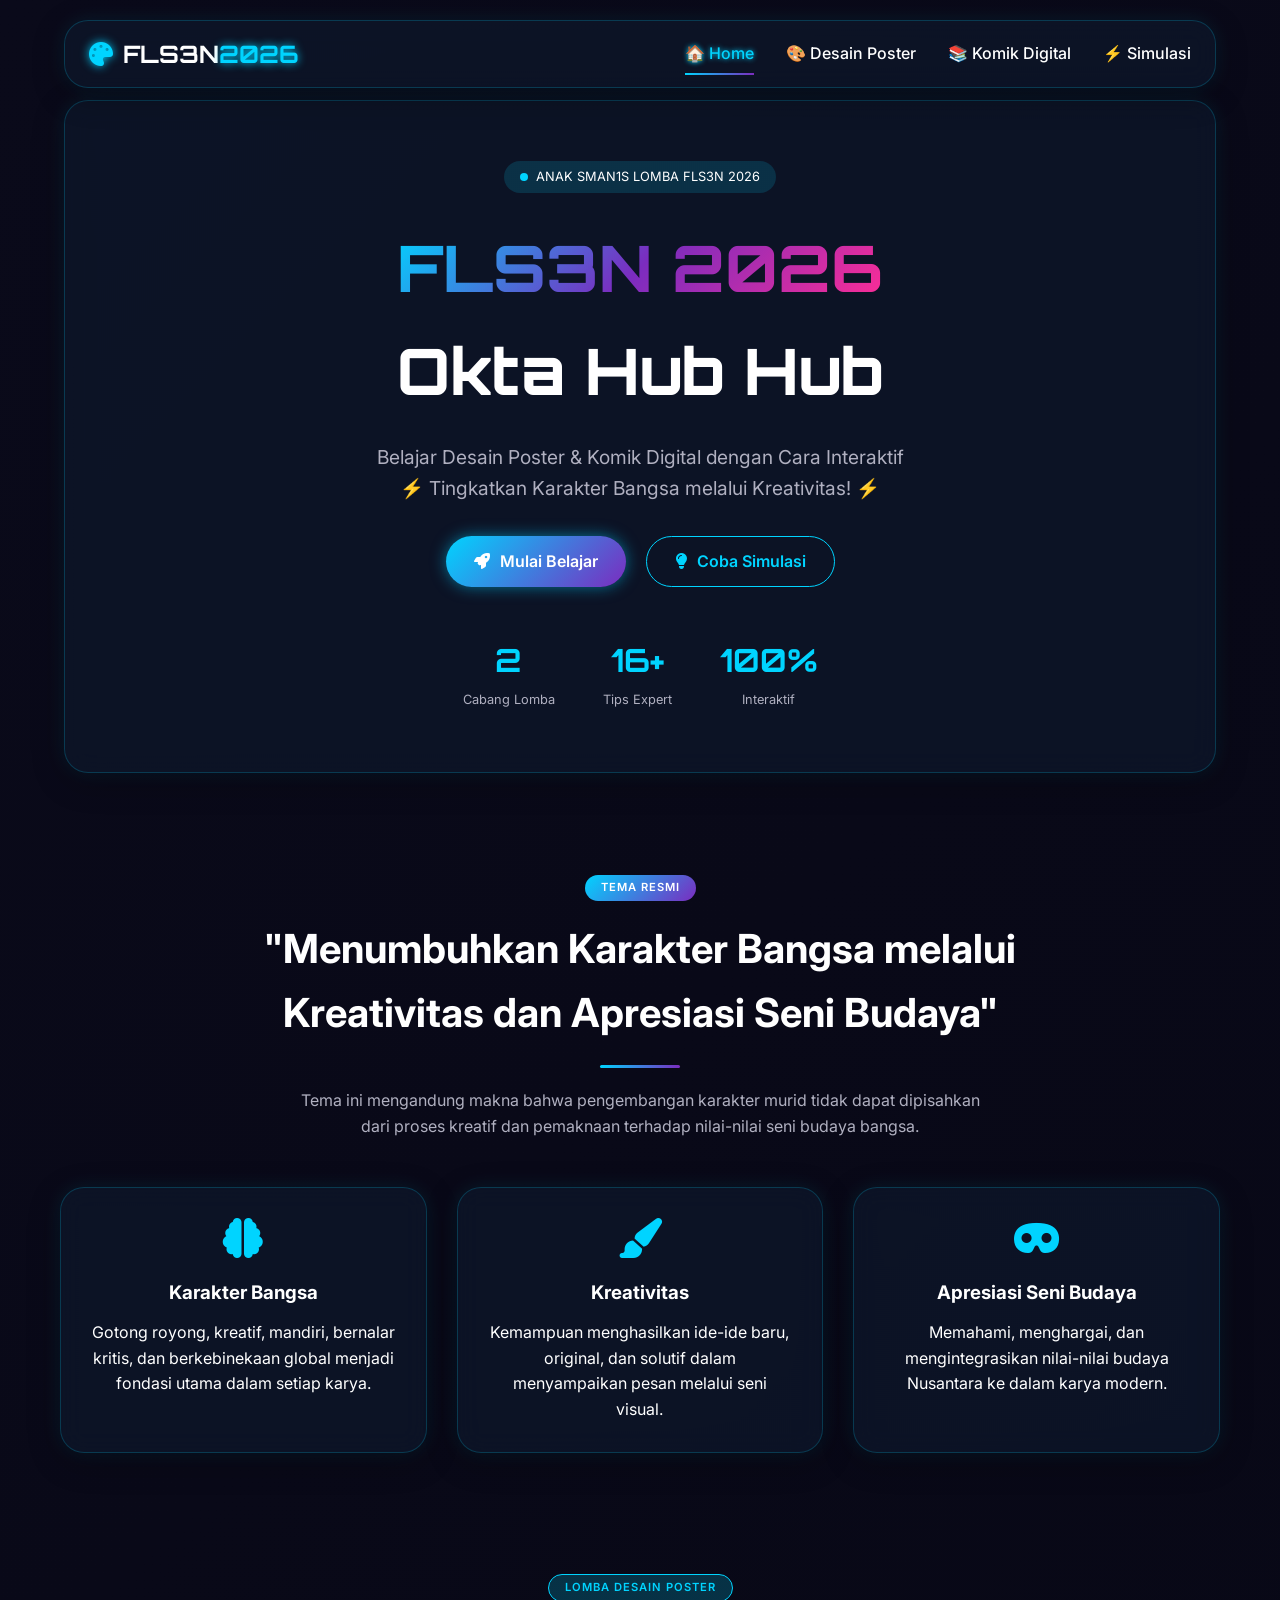
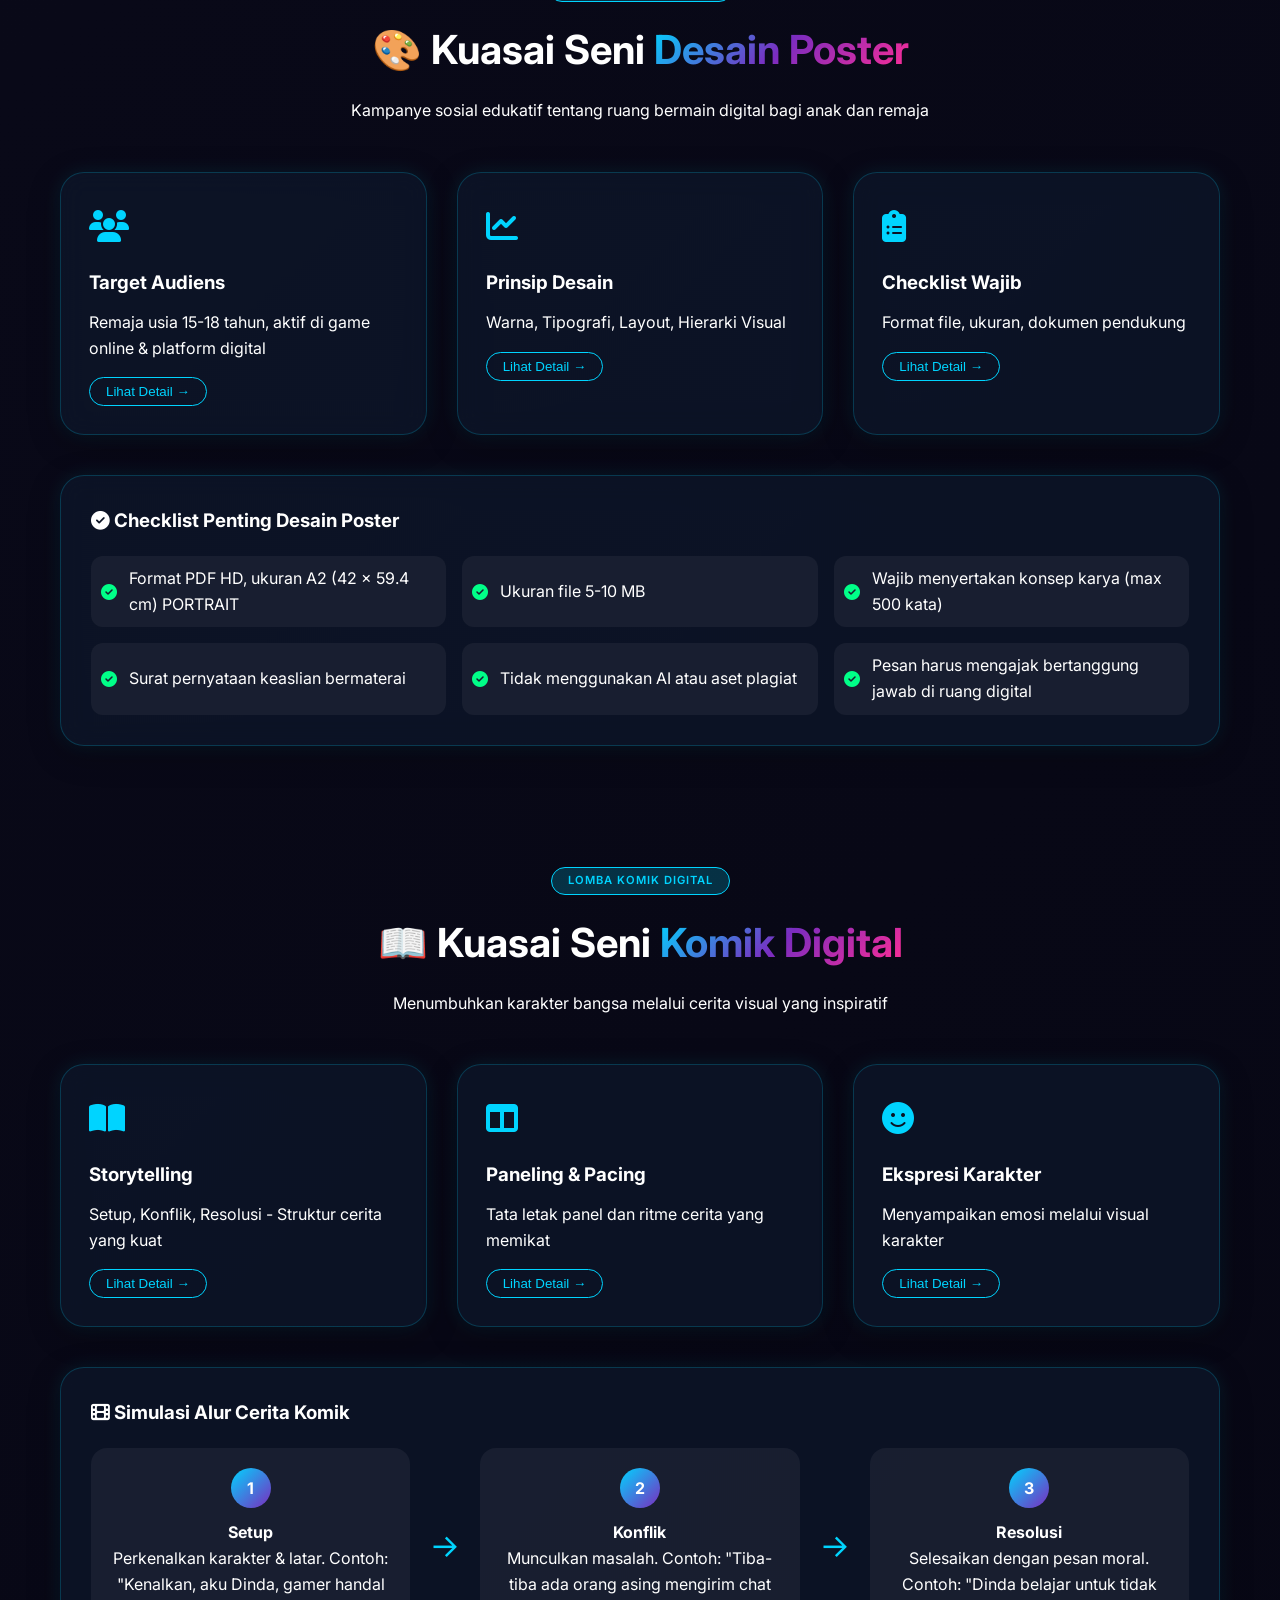
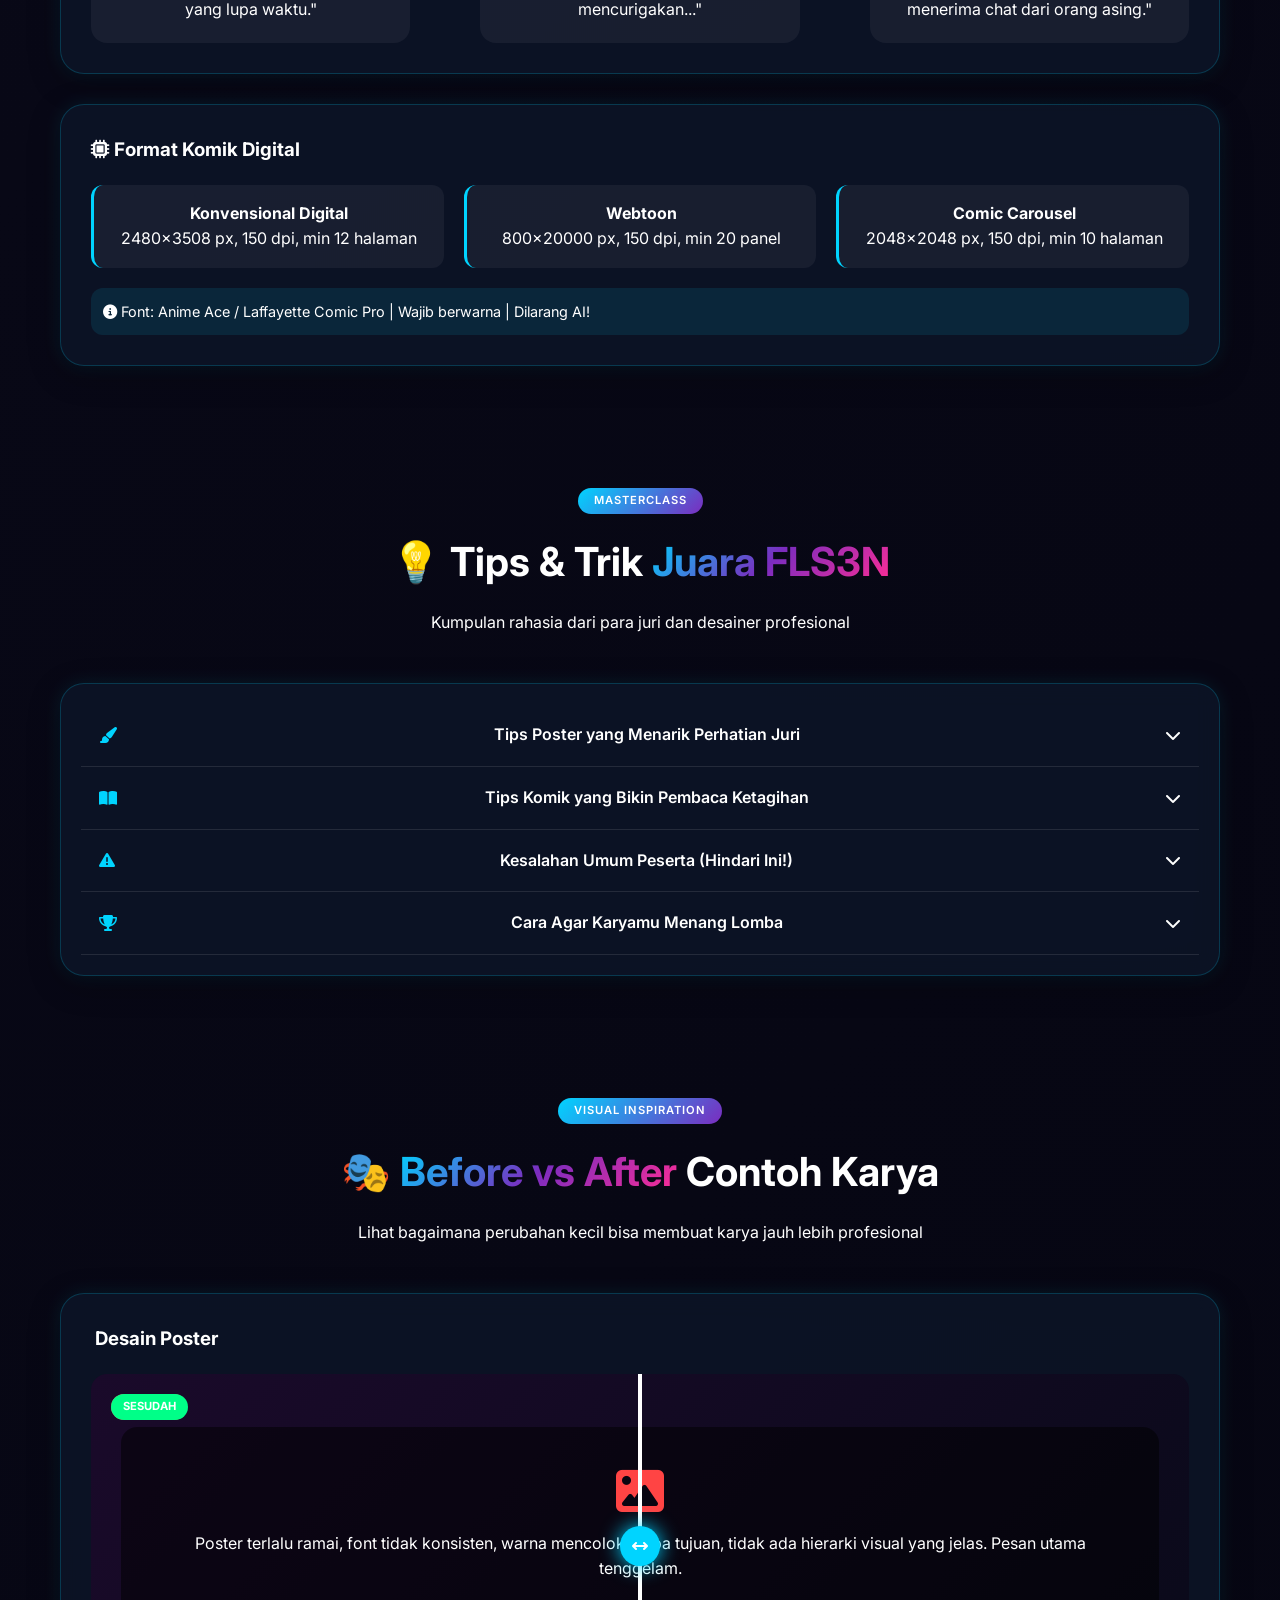
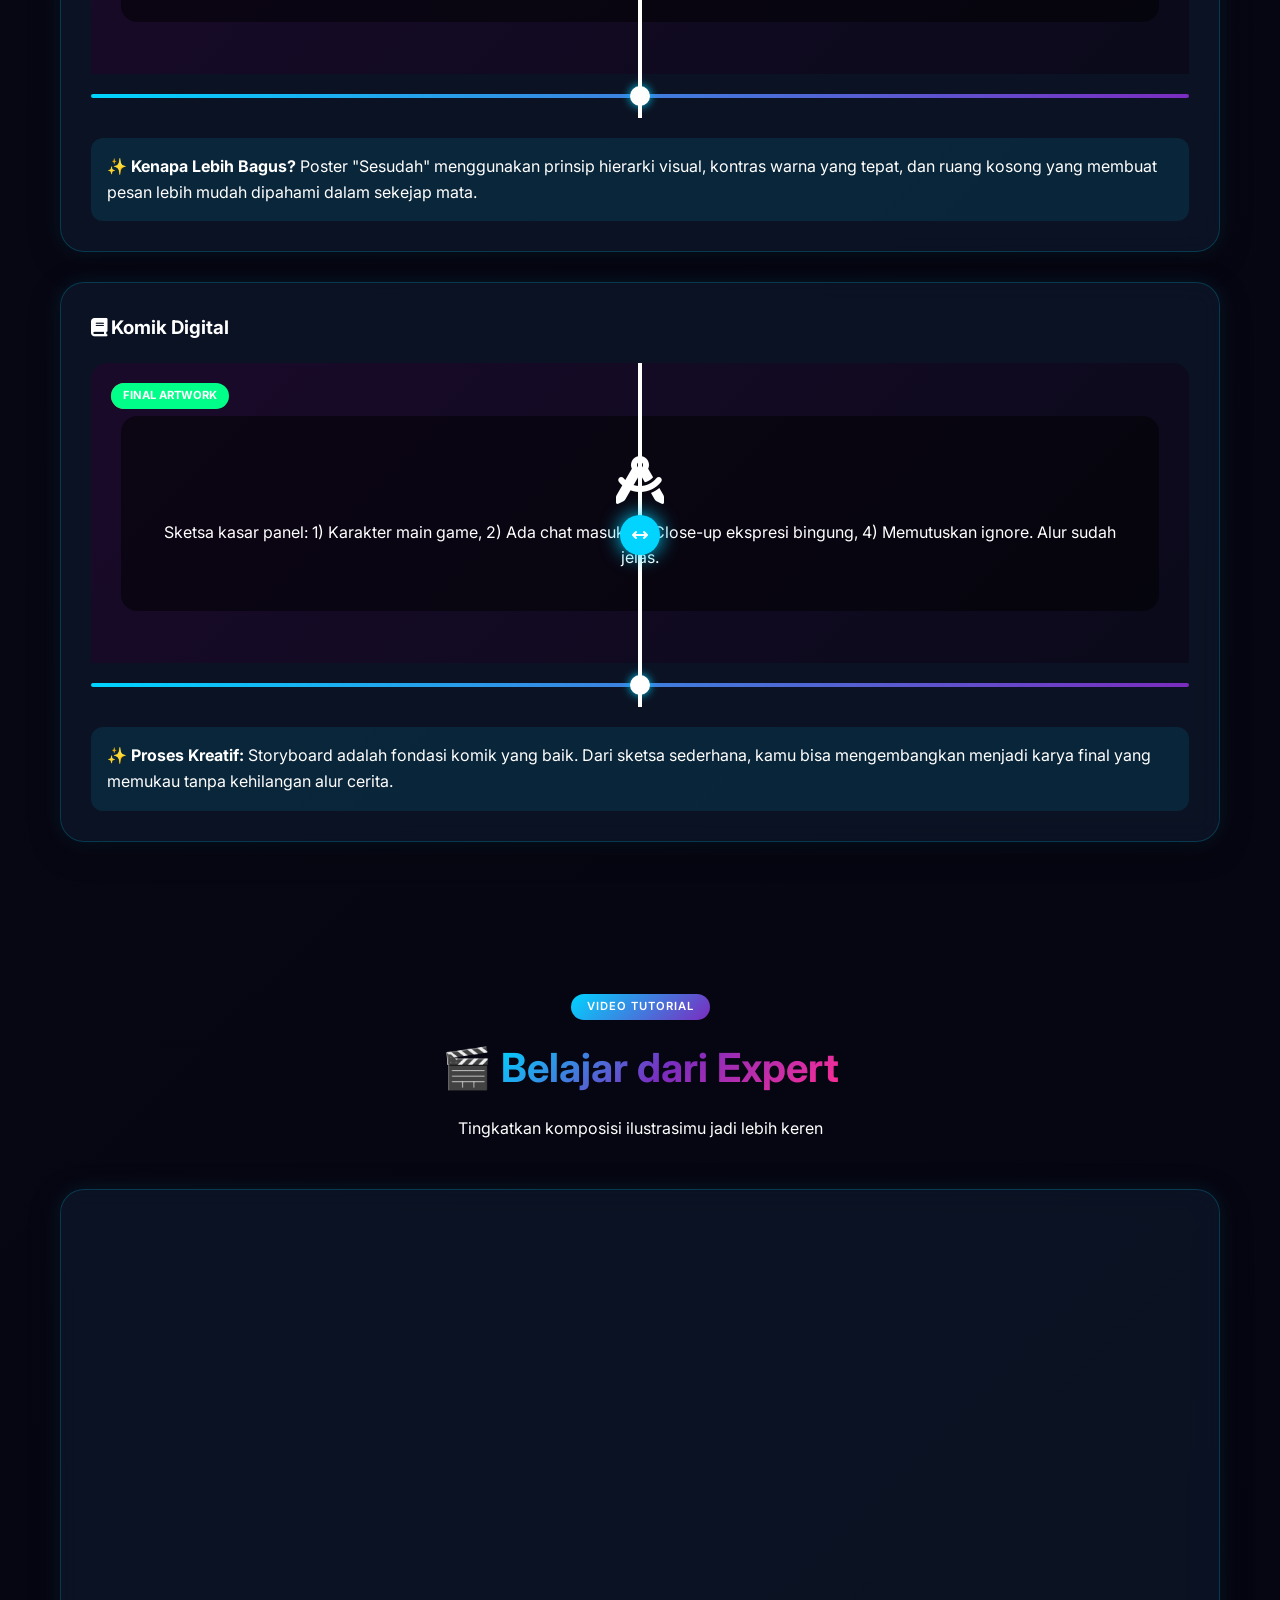
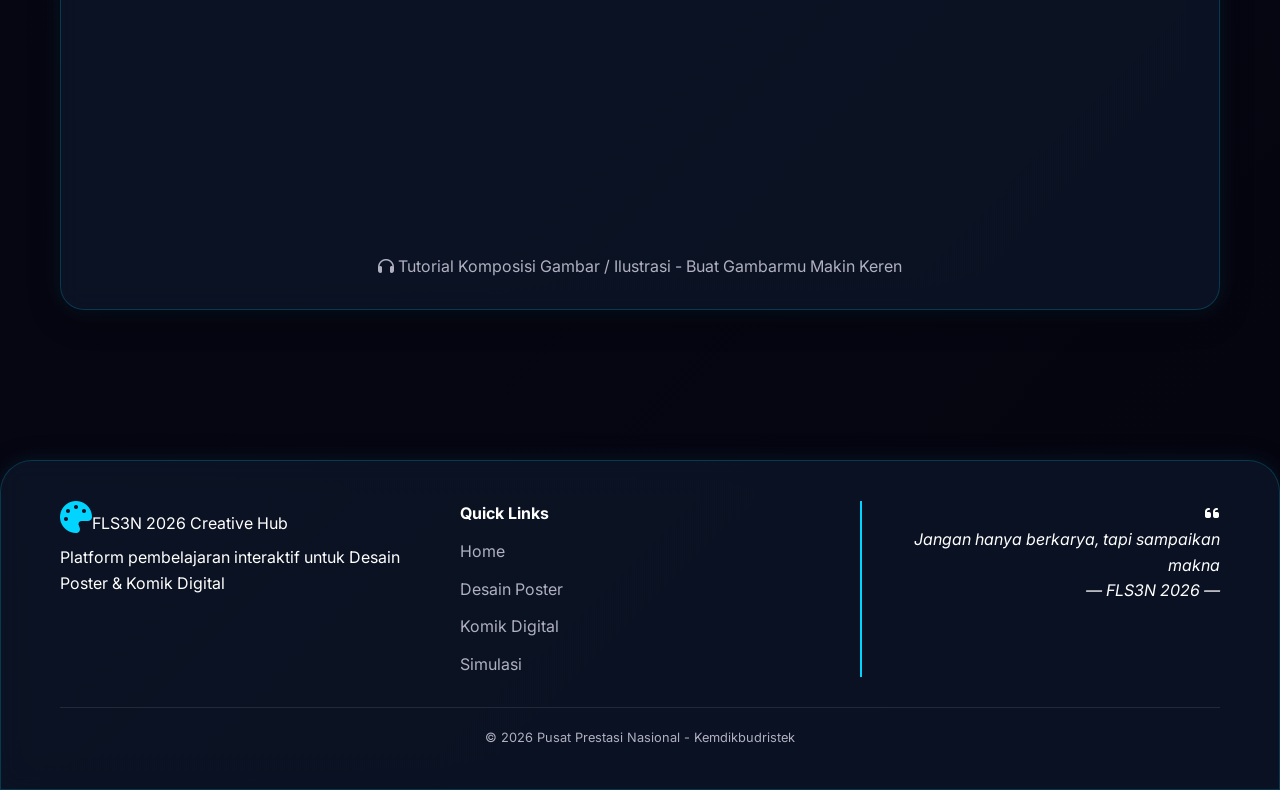
==== index.html @ 91480480 "Add files via upload" ====
<!-- index.html -->
<!DOCTYPE html>
<html lang="id">
<head>
    <meta charset="UTF-8">
    <meta name="viewport" content="width=device-width, initial-scale=1.0, viewport-fit=cover">
    <title>FLS3N 2026 Creative Hub | Belajar Poster & Komik Digital</title>
    
    <!-- Fonts -->
    <link href="https://fonts.googleapis.com/css2?family=Inter:opsz,wght@14..32,300;14..32,400;14..32,500;14..32,600;14..32,700;14..32,800&family=Orbitron:wght@400;500;600;700;800;900&display=swap" rel="stylesheet">
    <link rel="stylesheet" href="https://cdnjs.cloudflare.com/ajax/libs/font-awesome/6.5.1/css/all.min.css">
    
    <!-- CSS -->
    <link rel="stylesheet" href="assets/css/style.css">
    <link rel="stylesheet" href="assets/css/animation.css">
</head>
<body>
    <div class="preloader"><div class="neon-loader"></div><p>LOADING CREATIVE HUB...</p></div>

    <!-- Navbar -->
    <nav class="navbar glass-panel" id="navbar">
        <div class="nav-container">
            <div class="logo"><i class="fas fa-palette"></i><span class="logo-text">FLS3N<span class="neon">2026</span></span></div>
            <div class="nav-links" id="navLinks">
                <a href="index.html" class="active">🏠 Home</a>
                <a href="pages/poster.html">🎨 Desain Poster</a>
                <a href="pages/komik.html">📚 Komik Digital</a>
                <a href="pages/latihan.html">⚡ Simulasi</a>
            </div>
            <div class="burger" id="burger"><div class="line1"></div><div class="line2"></div><div class="line3"></div></div>
        </div>
    </nav>

    <main>
        <!-- Hero Section -->
        <section class="hero glass-panel">
            <div class="hero-content">
                <div class="hero-badge"><span class="blink-dot"></span> ANAK SMAN1S LOMBA FLS3N 2026</div>
                <h1 class="hero-title"><span class="gradient-text">FLS3N 2026</span><br>Okta Hub Hub</h1>
                <p class="hero-subtitle">Belajar Desain Poster & Komik Digital dengan Cara Interaktif<br>⚡ Tingkatkan Karakter Bangsa melalui Kreativitas! ⚡</p>
                <div class="hero-buttons">
                    <a href="#materi" class="cta-btn primary glow"><i class="fas fa-rocket"></i> Mulai Belajar</a>
                    <a href="pages/latihan.html" class="cta-btn secondary"><i class="fas fa-lightbulb"></i> Coba Simulasi</a>
                </div>
            </div>
            <div class="hero-stats">
                <div class="stat"><span class="stat-number">2</span><span class="stat-label">Cabang Lomba</span></div>
                <div class="stat"><span class="stat-number">16+</span><span class="stat-label">Tips Expert</span></div>
                <div class="stat"><span class="stat-number">100%</span><span class="stat-label">Interaktif</span></div>
            </div>
        </section>

        <!-- Tema Utama -->
        <section class="theme-section scroll-reveal">
            <div class="container">
                <div class="section-header">
                    <span class="section-tag">TEMA RESMI</span>
                    <h2>"Menumbuhkan Karakter Bangsa melalui<br>Kreativitas dan Apresiasi Seni Budaya"</h2>
                    <div class="section-line"></div>
                    <p class="section-subtitle">Tema ini mengandung makna bahwa pengembangan karakter murid tidak dapat dipisahkan dari proses kreatif dan pemaknaan terhadap nilai-nilai seni budaya bangsa.</p>
                </div>
                <div class="theme-cards">
                    <div class="theme-card glass-panel"><i class="fas fa-brain"></i><h3>Karakter Bangsa</h3><p>Gotong royong, kreatif, mandiri, bernalar kritis, dan berkebinekaan global menjadi fondasi utama dalam setiap karya.</p></div>
                    <div class="theme-card glass-panel"><i class="fas fa-paintbrush"></i><h3>Kreativitas</h3><p>Kemampuan menghasilkan ide-ide baru, original, dan solutif dalam menyampaikan pesan melalui seni visual.</p></div>
                    <div class="theme-card glass-panel"><i class="fas fa-mask"></i><h3>Apresiasi Seni Budaya</h3><p>Memahami, menghargai, dan mengintegrasikan nilai-nilai budaya Nusantara ke dalam karya modern.</p></div>
                </div>
            </div>
        </section>

        <!-- Materi Poster -->
        <section id="materi" class="poster-section scroll-reveal">
            <div class="container">
                <div class="section-header"><span class="section-tag neon-tag">LOMBA DESAIN POSTER</span><h2>🎨 Kuasai Seni <span class="gradient-text">Desain Poster</span></h2><p>Kampanye sosial edukatif tentang ruang bermain digital bagi anak dan remaja</p></div>
                <div class="materi-grid">
                    <div class="materi-card glass-panel interactive-card" data-info="target"><div class="card-icon"><i class="fas fa-users"></i></div><h3>Target Audiens</h3><p>Remaja usia 15-18 tahun, aktif di game online & platform digital</p><button class="card-detail-btn">Lihat Detail →</button></div>
                    <div class="materi-card glass-panel interactive-card" data-info="prinsip"><div class="card-icon"><i class="fas fa-chart-line"></i></div><h3>Prinsip Desain</h3><p>Warna, Tipografi, Layout, Hierarki Visual</p><button class="card-detail-btn">Lihat Detail →</button></div>
                    <div class="materi-card glass-panel interactive-card" data-info="checklist"><div class="card-icon"><i class="fas fa-clipboard-list"></i></div><h3>Checklist Wajib</h3><p>Format file, ukuran, dokumen pendukung</p><button class="card-detail-btn">Lihat Detail →</button></div>
                </div>
                <div id="infoModal" class="modal"><div class="modal-content glass-panel"><span class="close">&times;</span><div id="modalBody"></div></div></div>
                <div class="checklist-container glass-panel"><h3><i class="fas fa-check-circle neon-icon"></i> Checklist Penting Desain Poster</h3><div class="checklist-grid"><div class="checklist-item"><i class="fas fa-check-circle"></i> Format PDF HD, ukuran A2 (42 x 59.4 cm) PORTRAIT</div><div class="checklist-item"><i class="fas fa-check-circle"></i> Ukuran file 5-10 MB</div><div class="checklist-item"><i class="fas fa-check-circle"></i> Wajib menyertakan konsep karya (max 500 kata)</div><div class="checklist-item"><i class="fas fa-check-circle"></i> Surat pernyataan keaslian bermaterai</div><div class="checklist-item"><i class="fas fa-check-circle"></i> Tidak menggunakan AI atau aset plagiat</div><div class="checklist-item"><i class="fas fa-check-circle"></i> Pesan harus mengajak bertanggung jawab di ruang digital</div></div></div>
            </div>
        </section>

        <!-- Materi Komik Digital -->
        <section class="komik-section scroll-reveal">
            <div class="container">
                <div class="section-header"><span class="section-tag neon-tag purple">LOMBA KOMIK DIGITAL</span><h2>📖 Kuasai Seni <span class="gradient-text">Komik Digital</span></h2><p>Menumbuhkan karakter bangsa melalui cerita visual yang inspiratif</p></div>
                <div class="materi-grid">
                    <div class="materi-card glass-panel interactive-card" data-info="storytelling"><div class="card-icon"><i class="fas fa-book-open"></i></div><h3>Storytelling</h3><p>Setup, Konflik, Resolusi - Struktur cerita yang kuat</p><button class="card-detail-btn">Lihat Detail →</button></div>
                    <div class="materi-card glass-panel interactive-card" data-info="paneling"><div class="card-icon"><i class="fas fa-columns"></i></div><h3>Paneling & Pacing</h3><p>Tata letak panel dan ritme cerita yang memikat</p><button class="card-detail-btn">Lihat Detail →</button></div>
                    <div class="materi-card glass-panel interactive-card" data-info="ekspresi"><div class="card-icon"><i class="fas fa-face-smile"></i></div><h3>Ekspresi Karakter</h3><p>Menyampaikan emosi melalui visual karakter</p><button class="card-detail-btn">Lihat Detail →</button></div>
                </div>
                <div class="storyboard-simulator glass-panel"><h3><i class="fas fa-film"></i> Simulasi Alur Cerita Komik</h3><div class="storyboard-steps"><div class="step"><div class="step-num">1</div><h4>Setup</h4><p>Perkenalkan karakter & latar. Contoh: "Kenalkan, aku Dinda, gamer handal yang lupa waktu."</p></div><div class="step-arrow">→</div><div class="step"><div class="step-num">2</div><h4>Konflik</h4><p>Munculkan masalah. Contoh: "Tiba-tiba ada orang asing mengirim chat mencurigakan..."</p></div><div class="step-arrow">→</div><div class="step"><div class="step-num">3</div><h4>Resolusi</h4><p>Selesaikan dengan pesan moral. Contoh: "Dinda belajar untuk tidak menerima chat dari orang asing."</p></div></div></div>
                <div class="tech-requirements glass-panel"><h3><i class="fas fa-microchip"></i> Format Komik Digital</h3><div class="tech-grid"><div class="tech-item"><strong>Konvensional Digital</strong><br>2480x3508 px, 150 dpi, min 12 halaman</div><div class="tech-item"><strong>Webtoon</strong><br>800x20000 px, 150 dpi, min 20 panel</div><div class="tech-item"><strong>Comic Carousel</strong><br>2048x2048 px, 150 dpi, min 10 halaman</div></div><p class="tech-note"><i class="fas fa-info-circle"></i> Font: Anime Ace / Laffayette Comic Pro | Wajib berwarna | Dilarang AI!</p></div>
            </div>
        </section>

        <!-- Tips & Trik Accordion -->
        <section class="tips-section scroll-reveal">
            <div class="container"><div class="section-header"><span class="section-tag">MASTERCLASS</span><h2>💡 Tips & Trik <span class="gradient-text">Juara FLS3N</span></h2><p>Kumpulan rahasia dari para juri dan desainer profesional</p></div>
            <div class="accordion-container glass-panel"><div class="accordion-item"><div class="accordion-header"><i class="fas fa-paintbrush"></i><span>Tips Poster yang Menarik Perhatian Juri</span><i class="fas fa-chevron-down"></i></div><div class="accordion-content"><ul><li><strong>Hierarki Visual:</strong> Gunakan ukuran font minimal 72 pt untuk judul agar terbaca dari jarak 5 meter.</li><li><strong>Kontras Warna:</strong> Kombinasikan warna gelap dengan aksen neon untuk efek "pop" yang memikat mata.</li><li><strong>Gunakan Grid System:</strong> Tata letak yang terstruktur membuat poster lebih profesional dan mudah dibaca.</li><li><strong>Keterbacaan Tinggi:</strong> Teks harus kontras dengan latar belakang, hindari warna yang terlalu mirip.</li><li><strong>Elemen Utama Jangan Ter-offset:</strong> Pastikan tidak ada elemen penting yang terpotong di tepi poster.</li></ul></div></div>
            <div class="accordion-item"><div class="accordion-header"><i class="fas fa-book-open"></i><span>Tips Komik yang Bikin Pembaca Ketagihan</span><i class="fas fa-chevron-down"></i></div><div class="accordion-content"><ul><li><strong>Storyboard Wajib:</strong> Jangan langsung menggambar final! Buat sketsa kasar dulu untuk merencanakan alur.</li><li><strong>Variasikan Ukuran Panel:</strong> Panel besar untuk momen penting, panel kecil untuk aksi cepat atau close-up emosi.</li><li><strong>Pacing yang Tepat:</strong> Gunakan gutter (jarak antar panel) lebar untuk jeda dramatis, sempit untuk aksi cepat.</li><li><strong>Ekspresi Wajah:</strong> Jangan hanya mengandalkan dialog, biarkan wajah karakter yang berbicara.</li><li><strong>Aturan 180 Derajat:</strong> Jaga konsistensi arah hadap karakter agar tidak membingungkan pembaca.</li></ul></div></div>
            <div class="accordion-item"><div class="accordion-header"><i class="fas fa-exclamation-triangle"></i><span>Kesalahan Umum Peserta (Hindari Ini!)</span><i class="fas fa-chevron-down"></i></div><div class="accordion-content"><ul><li><strong>Terlalu Banyak Font:</strong> Maksimal 2-3 jenis font dalam satu karya agar tidak terlihat berantakan.</li><li><strong>Resolusi Rendah:</strong> Gunakan minimal 150 DPI untuk digital, 300 DPI jika akan dicetak.</li><li><strong>Plagiarisme & AI:</strong> Juri sangat paham! Karya asli selalu lebih dihargai daripada hasil AI.</li><li><strong>Mengabaikan Rubrik Penilaian:</strong> Baca dan patuhi semua ketentuan teknis yang diminta.</li><li><strong>Teks Sulit Dibaca:</strong> Ukuran font terlalu kecil atau warna tidak kontras dengan background.</li></ul></div></div>
            <div class="accordion-item"><div class="accordion-header"><i class="fas fa-trophy"></i><span>Cara Agar Karyamu Menang Lomba</span><i class="fas fa-chevron-down"></i></div><div class="accordion-content"><ul><li><strong>Pesan yang Jelas:</strong> Sampaikan satu pesan utama yang kuat dan mudah diingat.</li><li><strong>Originalitas Tinggi:</strong> Kembangkan gaya visualmu sendiri, jangan ikut-ikutan tren yang sudah usang.</li><li><strong>Kualitas Teknis:</strong> Pastikan tidak ada kesalahan ejaan, warna tidak pecah, dan garis rapi.</li><li><strong>Dokumentasi Lengkap:</strong> Sertakan storyboard, timelapse, dan surat keaslian sebagai bukti proses.</li><li><strong>Konsep yang Matang:</strong> Jelaskan ide dan makna di balik karyamu dengan baik dalam file konsep.</li></ul></div></div></div></div>
        </section>

        <!-- Contoh Panel Interaktif Before-After -->
        <section class="example-section scroll-reveal">
            <div class="container"><div class="section-header"><span class="section-tag">VISUAL INSPIRATION</span><h2>🎭 <span class="gradient-text">Before vs After</span> Contoh Karya</h2><p>Lihat bagaimana perubahan kecil bisa membuat karya jauh lebih profesional</p></div>
            <div class="beforeafter-container glass-panel"><h3><i class="fas fa-poster"></i> Desain Poster</h3>
                <div class="slider-container"><div class="beforeafter-slider"><div class="beforeafter-image before"><div class="beforeafter-label">SEBELUM</div><div class="sample-before"><i class="fas fa-image"></i><p>Poster terlalu ramai, font tidak konsisten, warna mencolok tanpa tujuan, tidak ada hierarki visual yang jelas. Pesan utama tenggelam.</p></div></div><div class="beforeafter-image after"><div class="beforeafter-label">SESUDAH</div><div class="sample-after"><i class="fas fa-image"></i><p>Hierarki jelas (judul besar), warna harmonis dengan aksen neon, ruang kosong yang seimbang, pesan utama "STOP BULLYING DIGITAL" langsung terbaca.</p></div></div></div><div class="slider-handle"><div class="slider-line"></div><div class="slider-circle"><i class="fas fa-arrows-left-right"></i></div></div><input type="range" min="0" max="100" value="50" class="slider-input"></div>
                <div class="explanation"><strong>✨ Kenapa Lebih Bagus?</strong> Poster "Sesudah" menggunakan prinsip hierarki visual, kontras warna yang tepat, dan ruang kosong yang membuat pesan lebih mudah dipahami dalam sekejap mata.</div>
            </div>
            <div class="beforeafter-container glass-panel"><h3><i class="fas fa-book"></i> Komik Digital</h3>
                <div class="slider-container"><div class="beforeafter-slider comic"><div class="beforeafter-image before"><div class="beforeafter-label">STORYBOARD</div><div class="sample-storyboard"><i class="fas fa-drafting-compass"></i><p>Sketsa kasar panel: 1) Karakter main game, 2) Ada chat masuk, 3) Close-up ekspresi bingung, 4) Memutuskan ignore. Alur sudah jelas.</p></div></div><div class="beforeafter-image after"><div class="beforeafter-label">FINAL ARTWORK</div><div class="sample-final"><i class="fas fa-palette"></i><p>Panel jadi dengan line art rapi, pewarnaan penuh, ekspresi karakter hidup, dan balon teks yang mudah dibaca.</p></div></div></div><div class="slider-handle"><div class="slider-line"></div><div class="slider-circle"><i class="fas fa-arrows-left-right"></i></div></div><input type="range" min="0" max="100" value="50" class="slider-input"></div>
                <div class="explanation"><strong>✨ Proses Kreatif:</strong> Storyboard adalah fondasi komik yang baik. Dari sketsa sederhana, kamu bisa mengembangkan menjadi karya final yang memukau tanpa kehilangan alur cerita.</div>
            </div></div>
        </section>

        <!-- Video Pembelajaran -->
        <section class="video-section scroll-reveal"><div class="container"><div class="section-header"><span class="section-tag">VIDEO TUTORIAL</span><h2>🎬 <span class="gradient-text">Belajar dari Expert</span></h2><p>Tingkatkan komposisi ilustrasimu jadi lebih keren</p></div>
        <div class="video-wrapper glass-panel"><div class="video-container"><iframe src="https://www.youtube.com/embed/dLQFXkWe5Ew?si=xAbyRx1eME1XnBLz" title="Tutorial Komposisi Gambar" frameborder="0" allow="accelerometer; autoplay; clipboard-write; encrypted-media; gyroscope; picture-in-picture; web-share" referrerpolicy="strict-origin-when-cross-origin" allowfullscreen></iframe></div><p class="video-caption"><i class="fas fa-headphones"></i> Tutorial Komposisi Gambar / Ilustrasi - Buat Gambarmu Makin Keren</p></div></div></section>

        <!-- Footer -->
        <footer class="footer glass-panel"><div class="container"><div class="footer-content"><div class="footer-logo"><i class="fas fa-palette"></i><span>FLS3N 2026 Creative Hub</span><p>Platform pembelajaran interaktif untuk Desain Poster & Komik Digital</p></div><div class="footer-links"><h4>Quick Links</h4><a href="index.html">Home</a><a href="pages/poster.html">Desain Poster</a><a href="pages/komik.html">Komik Digital</a><a href="pages/latihan.html">Simulasi</a></div><div class="footer-quote"><i class="fas fa-quote-left"></i><p>Jangan hanya berkarya, tapi sampaikan makna</p><span>— FLS3N 2026 —</span></div></div><div class="footer-bottom"><p>© 2026 Pusat Prestasi Nasional - Kemdikbudristek</p></div></div></footer>
    </main>

    <script src="assets/js/script.js"></script>
    <script src="assets/js/interactive.js"></script>
    <script src="assets/js/generator.js"></script>
</body>
</html>
---- assets/css/style.css ----
/* assets/css/style.css */
:root {
    --bg-dark: #0a0a1a;
    --bg-darker: #050510;
    --primary-blue: #00d4ff;
    --primary-purple: #7b2cbf;
    --primary-pink: #ff2d95;
    --neon-cyan: #00f0ff;
    --neon-magenta: #ff00ff;
    --glass-bg: rgba(15, 25, 45, 0.65);
    --glass-border: rgba(0, 212, 255, 0.2);
    --text-white: #ffffff;
    --text-gray: #b0b0c0;
    --transition: all 0.3s cubic-bezier(0.4, 0, 0.2, 1);
}

* { margin: 0; padding: 0; box-sizing: border-box; }

body {
    font-family: 'Inter', sans-serif;
    background: linear-gradient(135deg, var(--bg-dark) 0%, var(--bg-darker) 100%);
    color: var(--text-white);
    overflow-x: hidden;
    line-height: 1.6;
}

.glass-panel {
    background: var(--glass-bg);
    backdrop-filter: blur(12px);
    border: 1px solid var(--glass-border);
    border-radius: 24px;
    box-shadow: 0 8px 32px rgba(0, 0, 0, 0.3), 0 0 20px rgba(0, 212, 255, 0.1);
}

/* Navbar */
.navbar {
    position: fixed;
    top: 20px;
    left: 50%;
    transform: translateX(-50%);
    width: 90%;
    max-width: 1200px;
    z-index: 1000;
    padding: 12px 24px;
    transition: var(--transition);
}

.nav-container { display: flex; justify-content: space-between; align-items: center; }
.logo { display: flex; align-items: center; gap: 10px; font-family: 'Orbitron', monospace; font-size: 1.5rem; font-weight: 700; }
.logo i { color: var(--primary-blue); text-shadow: 0 0 10px var(--primary-blue); }
.neon { color: var(--primary-blue); text-shadow: 0 0 8px var(--primary-blue); }
.nav-links { display: flex; gap: 32px; }
.nav-links a { color: var(--text-white); text-decoration: none; font-weight: 500; transition: var(--transition); padding: 8px 0; position: relative; }
.nav-links a::after { content: ''; position: absolute; bottom: 0; left: 0; width: 0; height: 2px; background: linear-gradient(90deg, var(--primary-blue), var(--primary-purple)); transition: var(--transition); }
.nav-links a:hover::after, .nav-links a.active::after { width: 100%; }
.nav-links a.active { color: var(--primary-blue); text-shadow: 0 0 5px var(--primary-blue); }
.burger { display: none; flex-direction: column; gap: 5px; cursor: pointer; }
.burger div { width: 25px; height: 3px; background: white; transition: var(--transition); }

/* Hero */
.hero {
    margin: 100px auto 40px;
    width: 90%;
    max-width: 1200px;
    padding: 60px 40px;
    text-align: center;
}
.hero-badge { display: inline-flex; align-items: center; gap: 8px; background: rgba(0, 212, 255, 0.15); padding: 6px 16px; border-radius: 40px; font-size: 0.8rem; margin-bottom: 24px; }
.blink-dot { width: 8px; height: 8px; background: var(--primary-blue); border-radius: 50%; animation: blink 1.5s infinite; }
.hero-title { font-family: 'Orbitron', monospace; font-size: 4rem; font-weight: 800; margin-bottom: 20px; }
.gradient-text { background: linear-gradient(135deg, var(--primary-blue), var(--primary-purple), var(--primary-pink)); -webkit-background-clip: text; background-clip: text; color: transparent; }
.hero-subtitle { font-size: 1.2rem; color: var(--text-gray); margin-bottom: 32px; }
.hero-buttons { display: flex; gap: 20px; justify-content: center; }
.cta-btn { padding: 12px 28px; border-radius: 40px; text-decoration: none; font-weight: 600; transition: var(--transition); display: inline-flex; align-items: center; gap: 10px; }
.cta-btn.primary { background: linear-gradient(135deg, var(--primary-blue), var(--primary-purple)); color: white; box-shadow: 0 0 15px rgba(0, 212, 255, 0.5); }
.cta-btn.primary:hover { transform: translateY(-3px); box-shadow: 0 0 25px rgba(0, 212, 255, 0.8); }
.cta-btn.secondary { border: 1px solid var(--primary-blue); color: var(--primary-blue); background: transparent; }
.hero-stats { display: flex; justify-content: center; gap: 48px; margin-top: 48px; }
.stat { text-align: center; }
.stat-number { font-family: 'Orbitron', monospace; font-size: 2rem; font-weight: 700; color: var(--primary-blue); display: block; }
.stat-label { font-size: 0.8rem; color: var(--text-gray); }

/* Container & Sections */
.container { max-width: 1200px; margin: 0 auto; padding: 0 20px; }
section { padding: 60px 0; }
.section-header { text-align: center; margin-bottom: 48px; }
.section-tag { background: linear-gradient(135deg, var(--primary-blue), var(--primary-purple)); padding: 4px 16px; border-radius: 40px; font-size: 0.7rem; font-weight: 600; letter-spacing: 1px; display: inline-block; margin-bottom: 16px; }
.neon-tag { background: rgba(0, 212, 255, 0.2); border: 1px solid var(--primary-blue); color: var(--primary-blue); }
.section-header h2 { font-size: 2.5rem; margin-bottom: 16px; }
.section-line { width: 80px; height: 3px; background: linear-gradient(90deg, var(--primary-blue), var(--primary-purple)); margin: 20px auto; border-radius: 3px; }
.section-subtitle { max-width: 700px; margin: 0 auto; color: var(--text-gray); }

/* Theme Cards */
.theme-cards { display: grid; grid-template-columns: repeat(auto-fit, minmax(280px, 1fr)); gap: 30px; }
.theme-card { padding: 30px; text-align: center; transition: var(--transition); }
.theme-card:hover { transform: translateY(-10px); border-color: var(--primary-blue); box-shadow: 0 10px 40px rgba(0, 212, 255, 0.2); }
.theme-card i { font-size: 2.5rem; color: var(--primary-blue); margin-bottom: 20px; }
.theme-card h3 { margin-bottom: 12px; }

/* Materi Grid */
.materi-grid { display: grid; grid-template-columns: repeat(auto-fit, minmax(300px, 1fr)); gap: 30px; margin-bottom: 40px; }
.materi-card { padding: 28px; transition: var(--transition); cursor: pointer; }
.materi-card:hover { transform: translateY(-5px); border-color: var(--primary-blue); }
.card-icon { font-size: 2rem; color: var(--primary-blue); margin-bottom: 16px; }
.materi-card h3 { margin-bottom: 12px; }
.card-detail-btn { background: transparent; border: 1px solid var(--primary-blue); color: var(--primary-blue); padding: 6px 16px; border-radius: 20px; margin-top: 16px; cursor: pointer; transition: var(--transition); }
.card-detail-btn:hover { background: var(--primary-blue); color: white; }

/* Checklist */
.checklist-container { padding: 30px; margin-top: 20px; }
.checklist-grid { display: grid; grid-template-columns: repeat(auto-fit, minmax(300px, 1fr)); gap: 16px; margin-top: 20px; }
.checklist-item { display: flex; align-items: center; gap: 12px; padding: 10px; background: rgba(255, 255, 255, 0.05); border-radius: 12px; }
.checklist-item i { color: #00ff88; }

/* Storyboard Simulator */
.storyboard-simulator { padding: 30px; margin-top: 30px; }
.storyboard-steps { display: flex; align-items: center; justify-content: space-between; flex-wrap: wrap; gap: 20px; margin-top: 20px; }
.step { flex: 1; min-width: 180px; text-align: center; padding: 20px; background: rgba(255, 255, 255, 0.05); border-radius: 16px; }
.step-num { width: 40px; height: 40px; background: linear-gradient(135deg, var(--primary-blue), var(--primary-purple)); border-radius: 50%; display: flex; align-items: center; justify-content: center; margin: 0 auto 12px; font-weight: bold; }
.step-arrow { font-size: 2rem; color: var(--primary-blue); }

/* Tech Requirements */
.tech-requirements { padding: 30px; margin-top: 30px; }
.tech-grid { display: grid; grid-template-columns: repeat(auto-fit, minmax(200px, 1fr)); gap: 20px; margin: 20px 0; }
.tech-item { padding: 16px; background: rgba(255, 255, 255, 0.05); border-radius: 12px; text-align: center; border-left: 3px solid var(--primary-blue); }
.tech-note { margin-top: 16px; padding: 12px; background: rgba(0, 212, 255, 0.1); border-radius: 12px; font-size: 0.9rem; }

/* Accordion */
.accordion-container { padding: 20px; }
.accordion-item { border-bottom: 1px solid rgba(255, 255, 255, 0.1); }
.accordion-header { display: flex; justify-content: space-between; align-items: center; padding: 18px; cursor: pointer; transition: var(--transition); font-weight: 600; }
.accordion-header:hover { background: rgba(0, 212, 255, 0.1); }
.accordion-header i:first-child { margin-right: 12px; color: var(--primary-blue); }
.accordion-content { max-height: 0; overflow: hidden; transition: max-height 0.5s ease; padding: 0 18px; }
.accordion-content.active { max-height: 500px; padding: 0 18px 18px 18px; }
.accordion-content ul { padding-left: 20px; color: var(--text-gray); }
.accordion-content li { margin: 8px 0; }

/* Before After Slider */
.beforeafter-container { padding: 30px; margin-bottom: 30px; }
.slider-container { position: relative; overflow: hidden; border-radius: 16px; margin: 20px 0; }
.beforeafter-slider { display: flex; width: 200%; transition: transform 0.3s ease; }
.beforeafter-slider.comic { width: 200%; }
.beforeafter-image { width: 50%; padding: 30px; text-align: center; min-height: 300px; display: flex; flex-direction: column; justify-content: center; align-items: center; }
.before { background: linear-gradient(135deg, #1a0a2a, #0a0a1a); }
.after { background: linear-gradient(135deg, #0a1a2a, #050510); }
.beforeafter-label { position: absolute; top: 20px; left: 20px; padding: 4px 12px; border-radius: 20px; font-size: 0.7rem; font-weight: bold; }
.before .beforeafter-label { background: #ff4444; }
.after .beforeafter-label { background: #00ff88; }
.sample-before, .sample-after, .sample-storyboard, .sample-final { padding: 40px; text-align: center; background: rgba(0, 0, 0, 0.5); border-radius: 16px; width: 100%; }
.sample-before i, .sample-after i, .sample-storyboard i, .sample-final i { font-size: 3rem; margin-bottom: 16px; display: block; }
.sample-before i { color: #ff4444; }
.sample-after i { color: #00ff88; }
.slider-handle { position: absolute; top: 0; bottom: 0; width: 4px; background: white; left: 50%; transform: translateX(-50%); cursor: ew-resize; z-index: 10; }
.slider-circle { position: absolute; top: 50%; left: 50%; transform: translate(-50%, -50%); width: 40px; height: 40px; background: var(--primary-blue); border-radius: 50%; display: flex; align-items: center; justify-content: center; box-shadow: 0 0 20px var(--primary-blue); }
.slider-input { width: 100%; margin: 20px 0; -webkit-appearance: none; background: linear-gradient(90deg, var(--primary-blue), var(--primary-purple)); height: 4px; border-radius: 2px; }
.slider-input::-webkit-slider-thumb { -webkit-appearance: none; width: 20px; height: 20px; background: white; border-radius: 50%; cursor: pointer; box-shadow: 0 0 10px var(--primary-blue); }
.explanation { margin-top: 20px; padding: 16px; background: rgba(0, 212, 255, 0.1); border-radius: 12px; }

/* Video */
.video-wrapper { padding: 30px; margin-bottom: 30px; }
.video-container { position: relative; padding-bottom: 56.25%; height: 0; overflow: hidden; border-radius: 16px; }
.video-container iframe { position: absolute; top: 0; left: 0; width: 100%; height: 100%; }
.video-caption { text-align: center; margin-top: 16px; color: var(--text-gray); }

/* Generator */
.generator-container { padding: 30px; text-align: center; }
.generate-btn { background: linear-gradient(135deg, var(--primary-blue), var(--primary-purple)); border: none; padding: 14px 32px; border-radius: 40px; color: white; font-weight: 600; cursor: pointer; transition: var(--transition); margin: 20px 0; }
.generate-btn:hover { transform: scale(1.05); box-shadow: 0 0 20px var(--primary-blue); }
.idea-result { margin-top: 20px; padding: 20px; background: rgba(0, 212, 255, 0.1); border-radius: 16px; border-left: 4px solid var(--primary-blue); }

/* Modal */
.modal { display: none; position: fixed; z-index: 2000; left: 0; top: 0; width: 100%; height: 100%; background: rgba(0, 0, 0, 0.8); backdrop-filter: blur(8px); }
.modal-content { margin: 10% auto; width: 90%; max-width: 500px; padding: 30px; position: relative; }
.close { position: absolute; top: 15px; right: 20px; font-size: 28px; cursor: pointer; }

/* Footer */
.footer { margin-top: 60px; padding: 40px 0; border-radius: 32px 32px 0 0; }
.footer-content { display: grid; grid-template-columns: repeat(auto-fit, minmax(250px, 1fr)); gap: 40px; margin-bottom: 30px; }
.footer-logo i { font-size: 2rem; color: var(--primary-blue); margin-bottom: 12px; }
.footer-links { display: flex; flex-direction: column; gap: 12px; }
.footer-links a { color: var(--text-gray); text-decoration: none; transition: var(--transition); }
.footer-links a:hover { color: var(--primary-blue); }
.footer-quote { text-align: right; font-style: italic; border-left: 2px solid var(--primary-blue); padding-left: 20px; }
.footer-bottom { text-align: center; padding-top: 20px; border-top: 1px solid rgba(255, 255, 255, 0.1); color: var(--text-gray); font-size: 0.8rem; }

/* Animations */
@keyframes blink { 0%, 100% { opacity: 1; } 50% { opacity: 0.3; } }
.scroll-reveal { opacity: 0; transform: translateY(30px); transition: all 0.8s ease; }
.scroll-reveal.revealed { opacity: 1; transform: translateY(0); }
.preloader { position: fixed; top: 0; left: 0; width: 100%; height: 100%; background: #0a0a1a; z-index: 9999; display: flex; flex-direction: column; justify-content: center; align-items: center; transition: opacity 0.5s; }
.neon-loader { width: 50px; height: 50px; border: 3px solid var(--primary-blue); border-top-color: transparent; border-radius: 50%; animation: spin 1s linear infinite; margin-bottom: 20px; }
@keyframes spin { to { transform: rotate(360deg); } }

/* ========== CHAT BUBBLE STYLE UNTUK SIMULASI ========== */
.chat-container {
    display: flex;
    flex-direction: column;
    gap: 20px;
    max-width: 800px;
    margin: 0 auto;
}

.chat-bubble {
    padding: 16px 20px;
    border-radius: 20px;
    max-width: 90%;
    word-wrap: break-word;
    font-size: 0.95rem;
    line-height: 1.5;
}

.chat-bubble.user {
    background: linear-gradient(135deg, #1a2a3a, #0f1a2a);
    border-left: 4px solid var(--primary-blue);
    align-self: flex-start;
    border-radius: 20px 20px 20px 4px;
}

.chat-bubble.ai {
    background: linear-gradient(135deg, #2a1a3a, #1a0a2a);
    border-right: 4px solid var(--primary-purple);
    align-self: flex-end;
    border-radius: 20px 20px 4px 20px;
}

.chat-bubble.ai.error {
    border-right-color: #ff4444;
    background: rgba(255, 68, 68, 0.1);
}

.chat-bubble i {
    margin-right: 8px;
}

/* Responsive */
@media (max-width: 768px) {
    .burger { display: flex; }
    .nav-links { position: fixed; top: 80px; left: -100%; width: 70%; height: calc(100vh - 80px); background: rgba(10, 10, 26, 0.95); backdrop-filter: blur(20px); flex-direction: column; align-items: center; padding: 40px; transition: left 0.3s; gap: 24px; }
    .nav-links.active { left: 0; }
    .hero-title { font-size: 2rem; }
    .hero { padding: 40px 20px; }
    .hero-stats { gap: 24px; }
    .storyboard-steps { flex-direction: column; }
    .step-arrow { transform: rotate(90deg); }
    .footer-quote { text-align: left; margin-top: 20px; }

    
}
---- assets/css/animation.css ----
/* assets/css/animation.css */
@keyframes fadeInUp { from { opacity: 0; transform: translateY(30px); } to { opacity: 1; transform: translateY(0); } }
@keyframes glowPulse { 0%, 100% { text-shadow: 0 0 5px rgba(0, 212, 255, 0.5); } 50% { text-shadow: 0 0 20px rgba(0, 212, 255, 0.8); } }
@keyframes float { 0%, 100% { transform: translateY(0); } 50% { transform: translateY(-10px); } }
@keyframes borderGlow { 0% { border-color: rgba(0, 212, 255, 0.3); box-shadow: 0 0 0 0 rgba(0, 212, 255, 0.2); } 50% { border-color: rgba(0, 212, 255, 0.8); box-shadow: 0 0 20px 5px rgba(0, 212, 255, 0.4); } 100% { border-color: rgba(0, 212, 255, 0.3); box-shadow: 0 0 0 0 rgba(0, 212, 255, 0.2); } }
@keyframes spin { to { transform: rotate(360deg); } }
@keyframes shimmer { 0% { background-position: -200% 0; } 100% { background-position: 200% 0; } }

.gradient-text { background: linear-gradient(135deg, #00d4ff, #7b2cbf, #ff2d95); -webkit-background-clip: text; background-clip: text; color: transparent; animation: glowPulse 3s ease-in-out infinite; }
.glass-panel { transition: all 0.3s ease; }
.glass-panel:hover { border-color: rgba(0, 212, 255, 0.5); box-shadow: 0 8px 32px rgba(0, 212, 255, 0.2); }
.materi-card, .theme-card { transition: all 0.3s cubic-bezier(0.4, 0, 0.2, 1); }
.materi-card:hover, .theme-card:hover { transform: translateY(-10px) scale(1.02); }
.cta-btn { position: relative; overflow: hidden; }
.cta-btn::before { content: ''; position: absolute; top: 0; left: -100%; width: 100%; height: 100%; background: linear-gradient(90deg, transparent, rgba(255, 255, 255, 0.2), transparent); transition: left 0.5s; }
.cta-btn:hover::before { left: 100%; }
.accordion-header i:last-child { transition: transform 0.3s; }
.accordion-header.active i:last-child { transform: rotate(180deg); }
.slider-input { transition: all 0.2s; }
.slider-input:hover { opacity: 1; }
.slider-handle { transition: left 0.1s ease-out; }
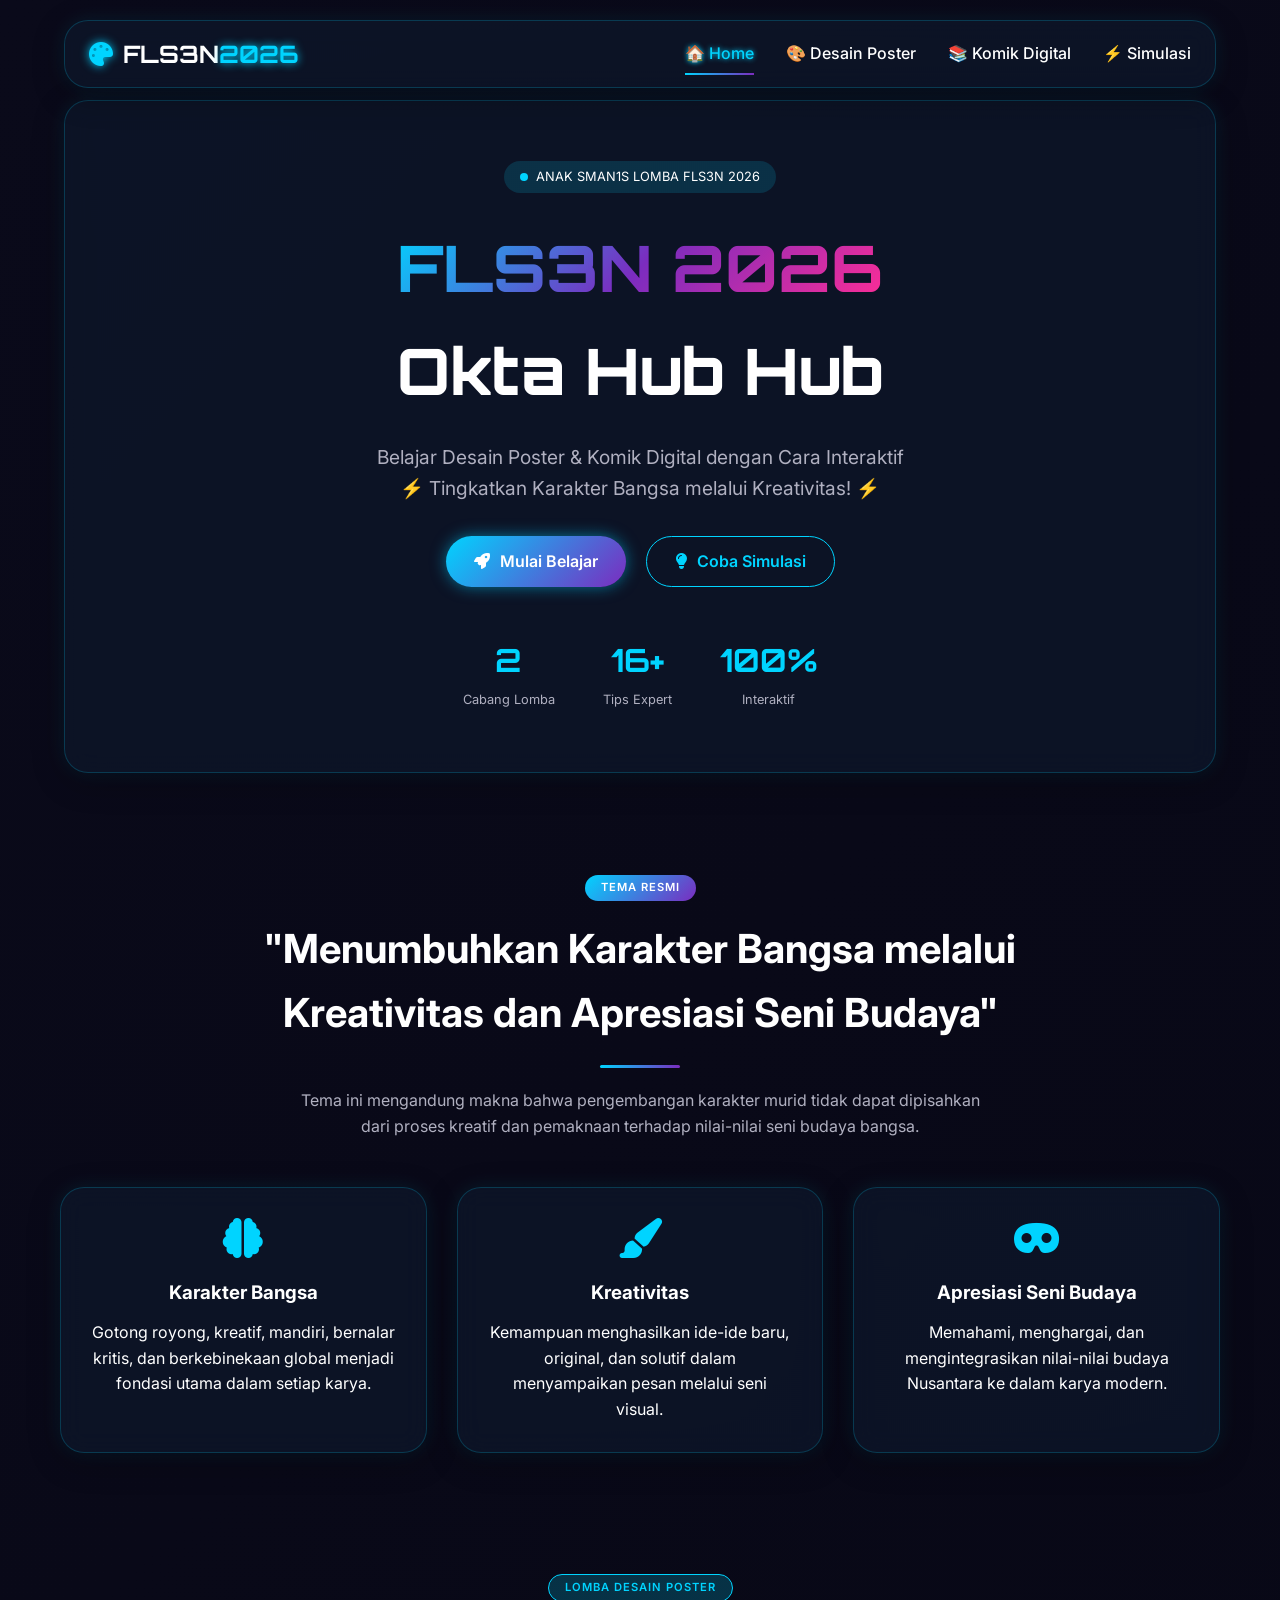
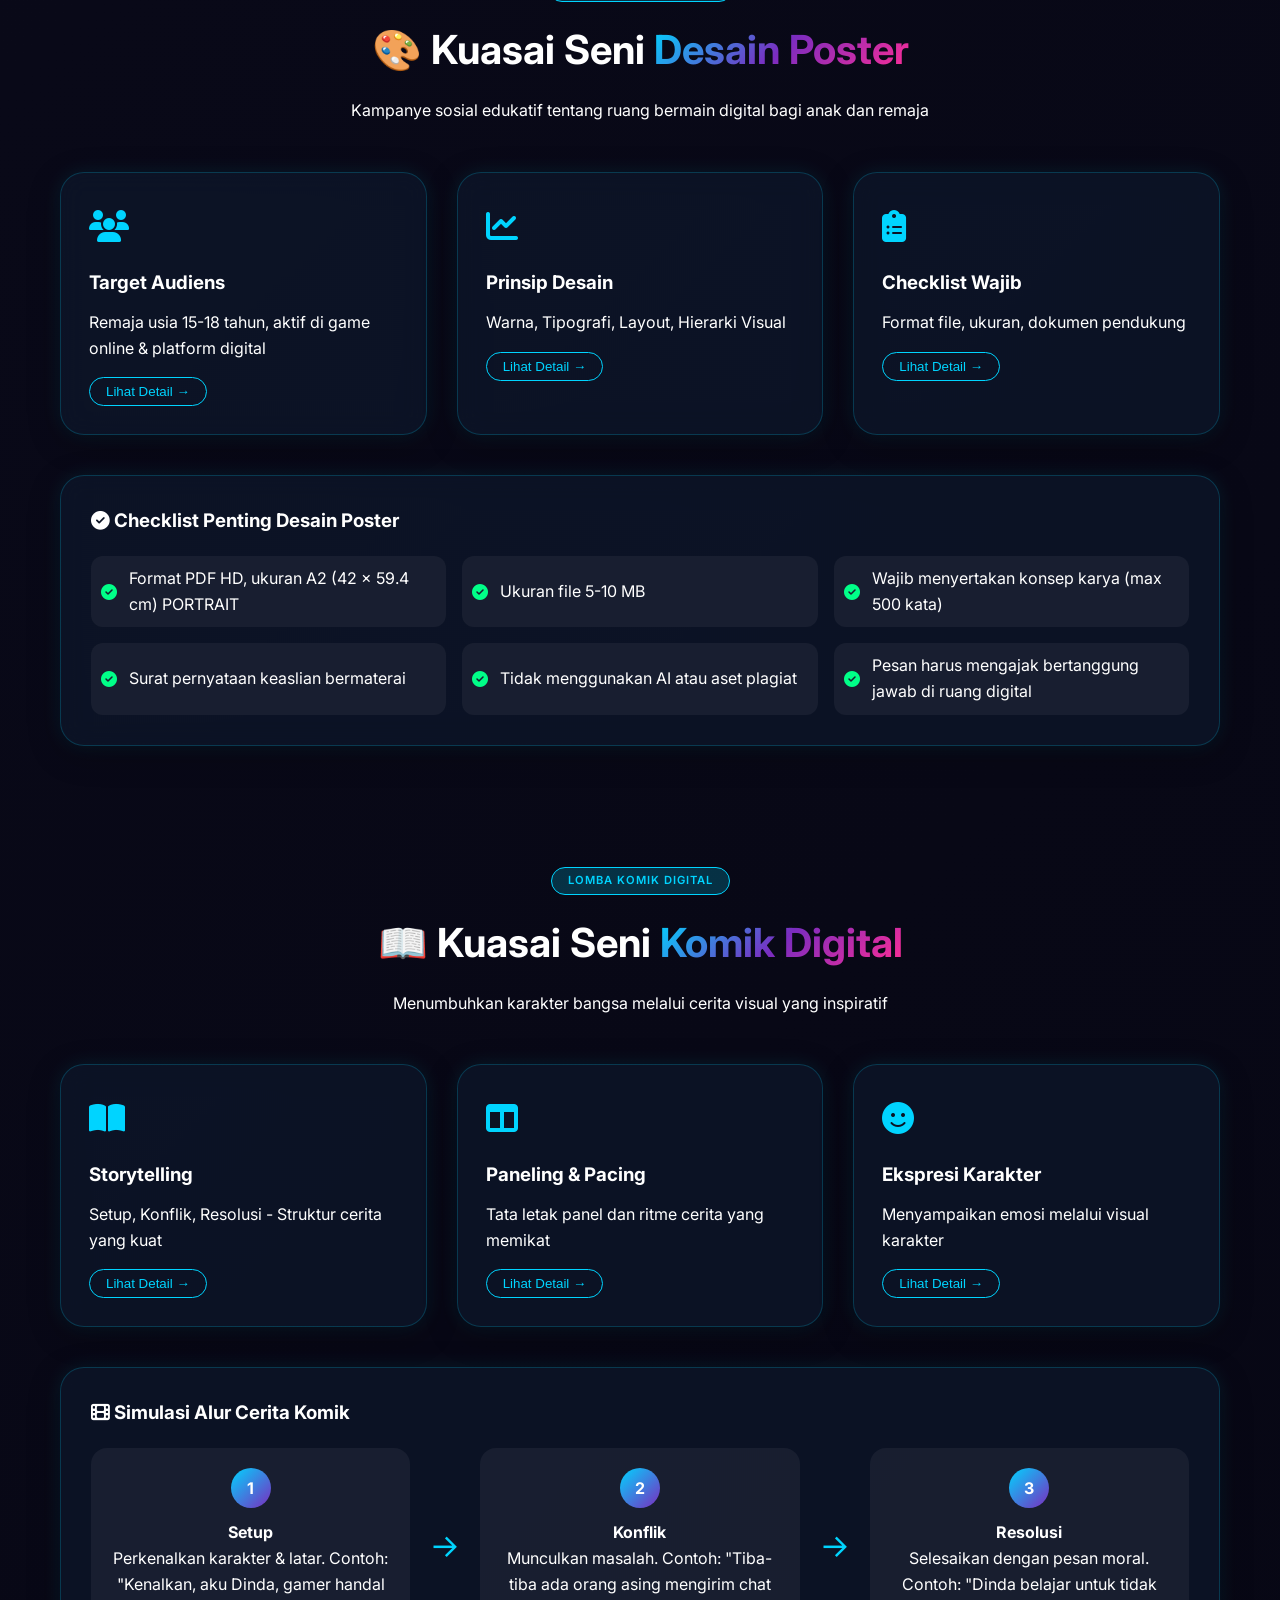
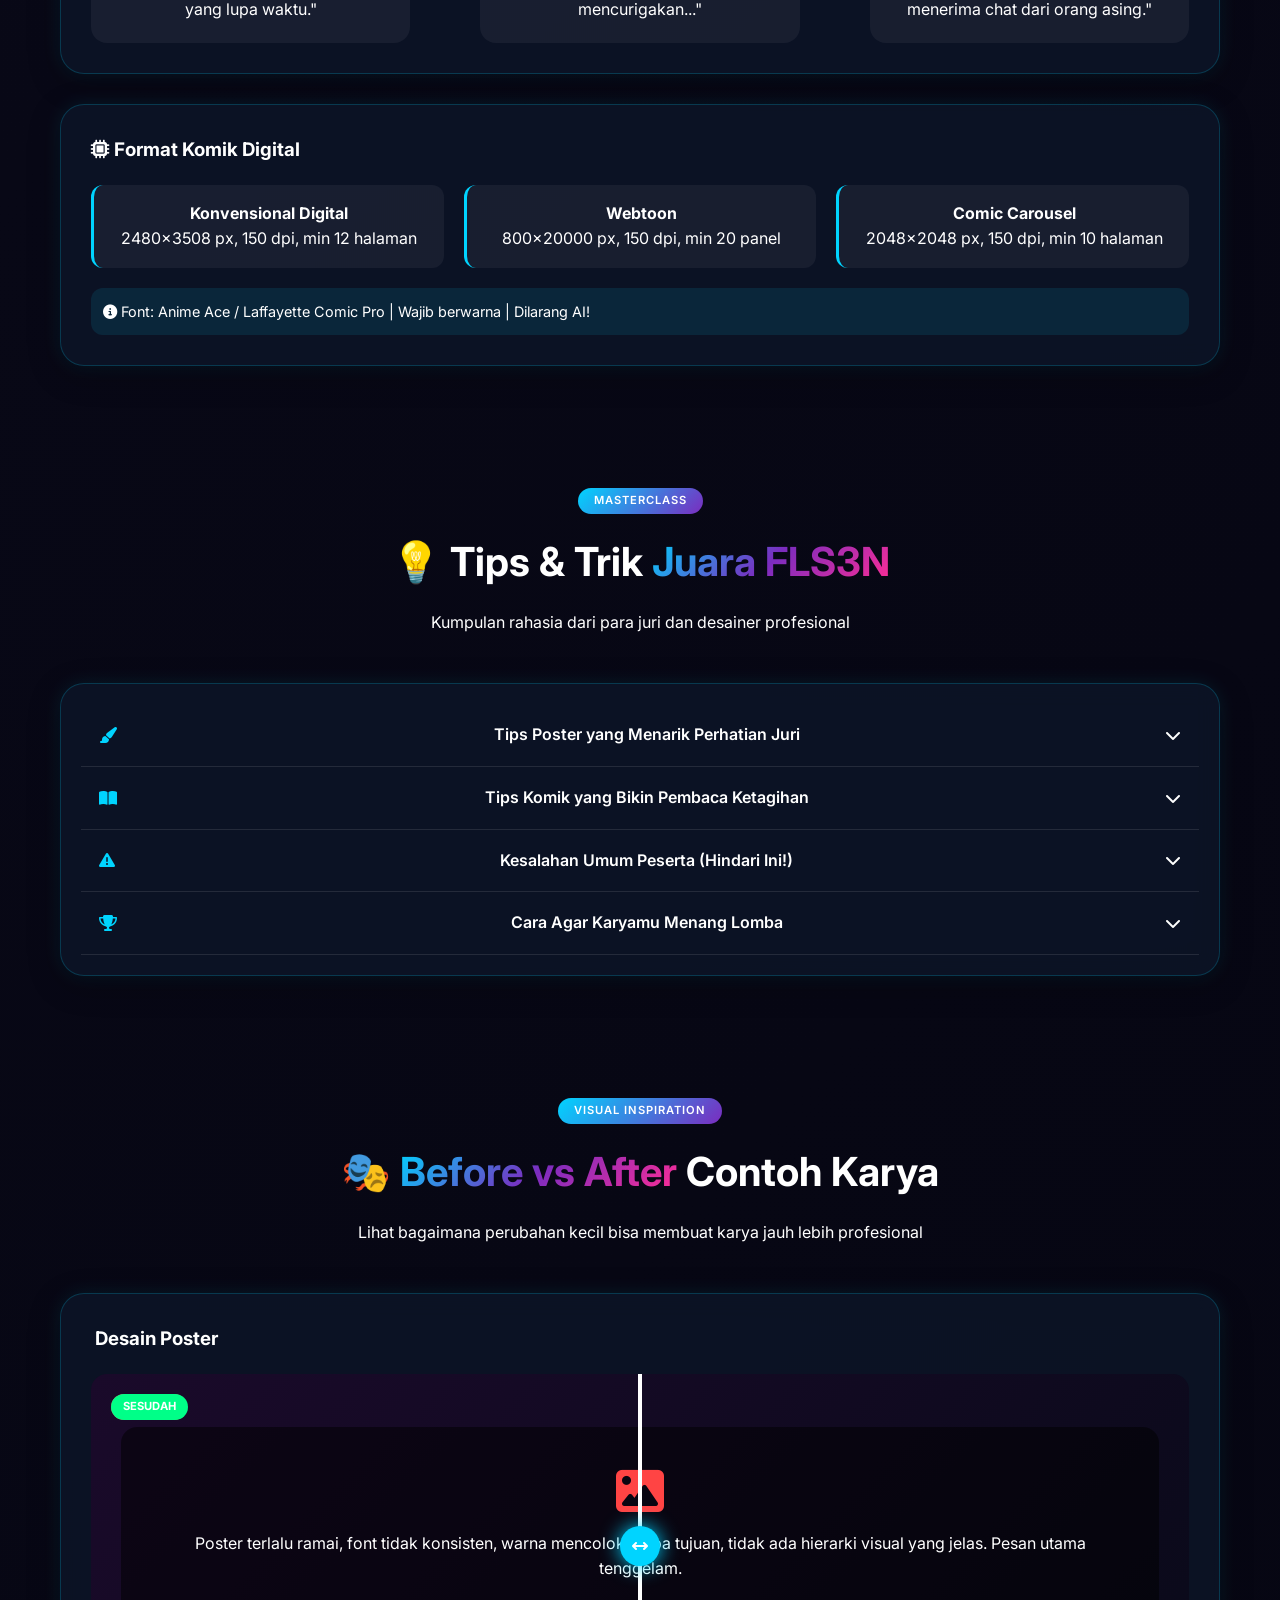
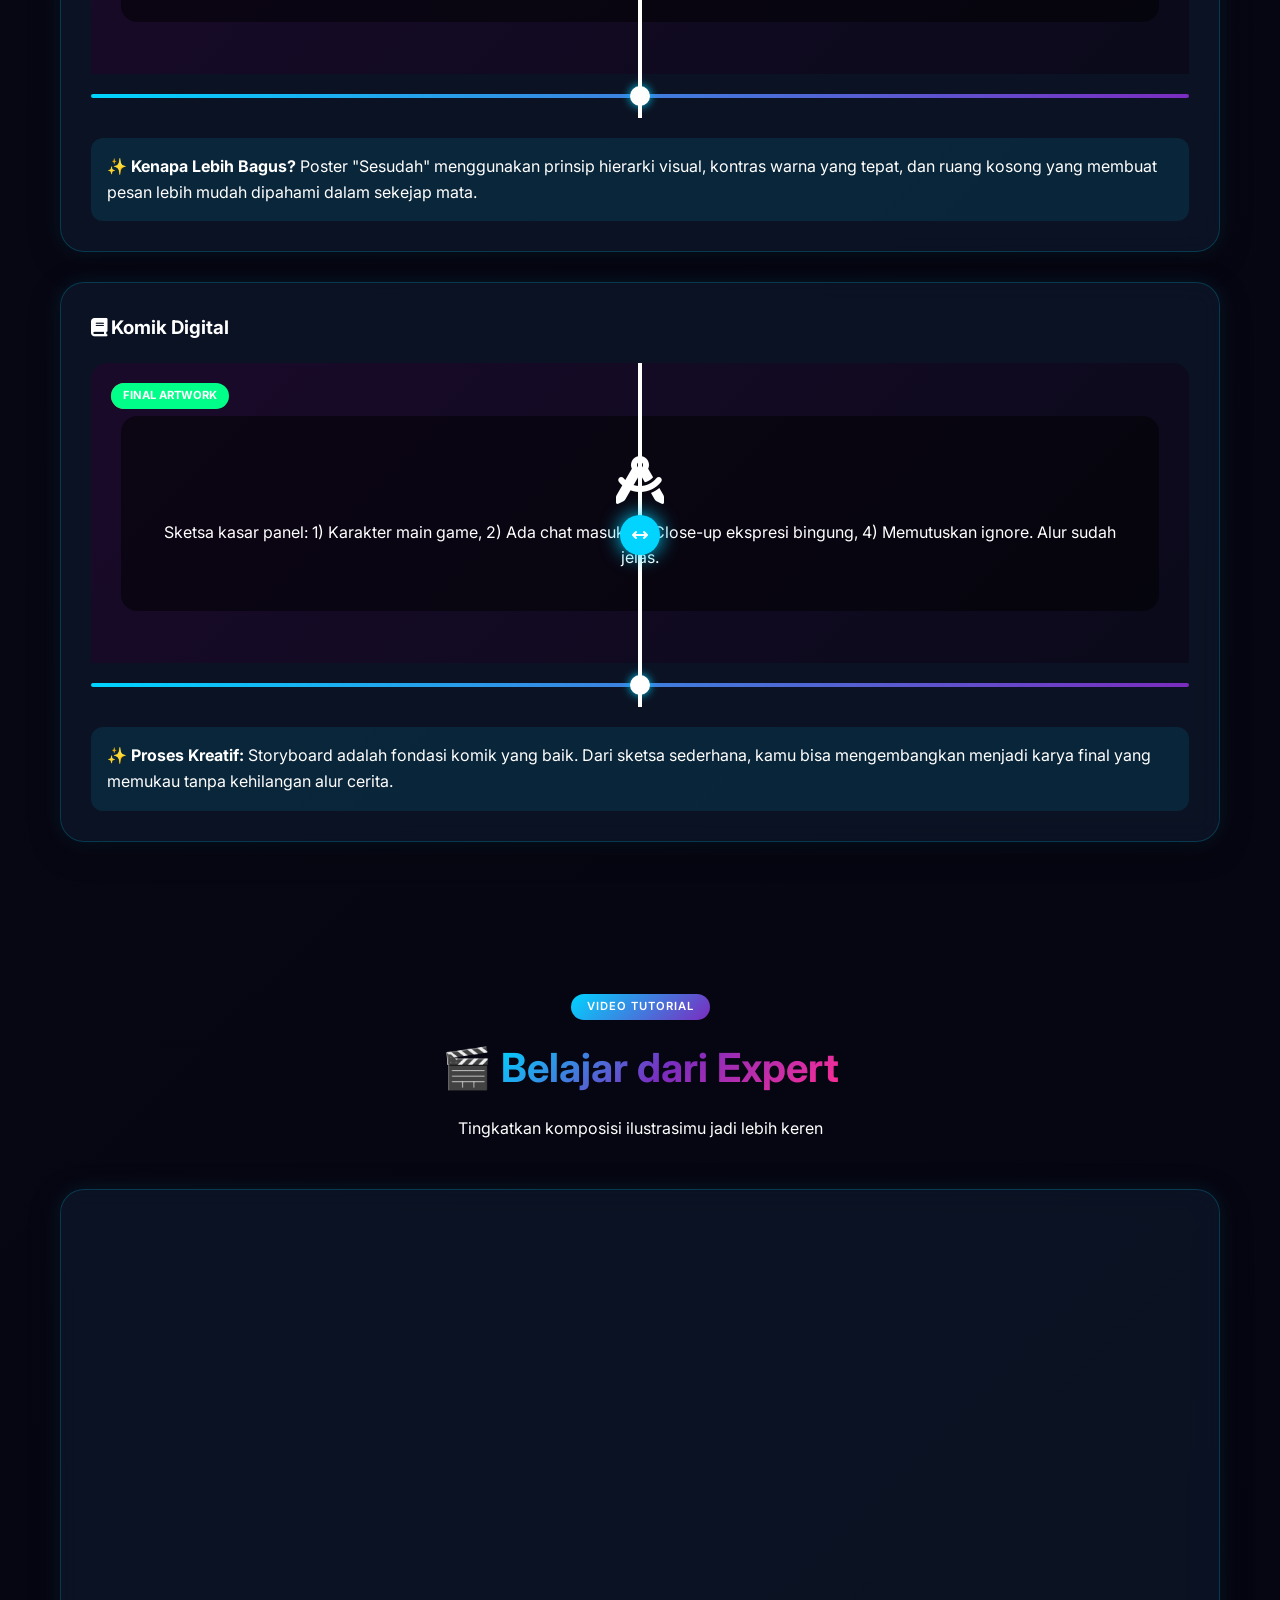
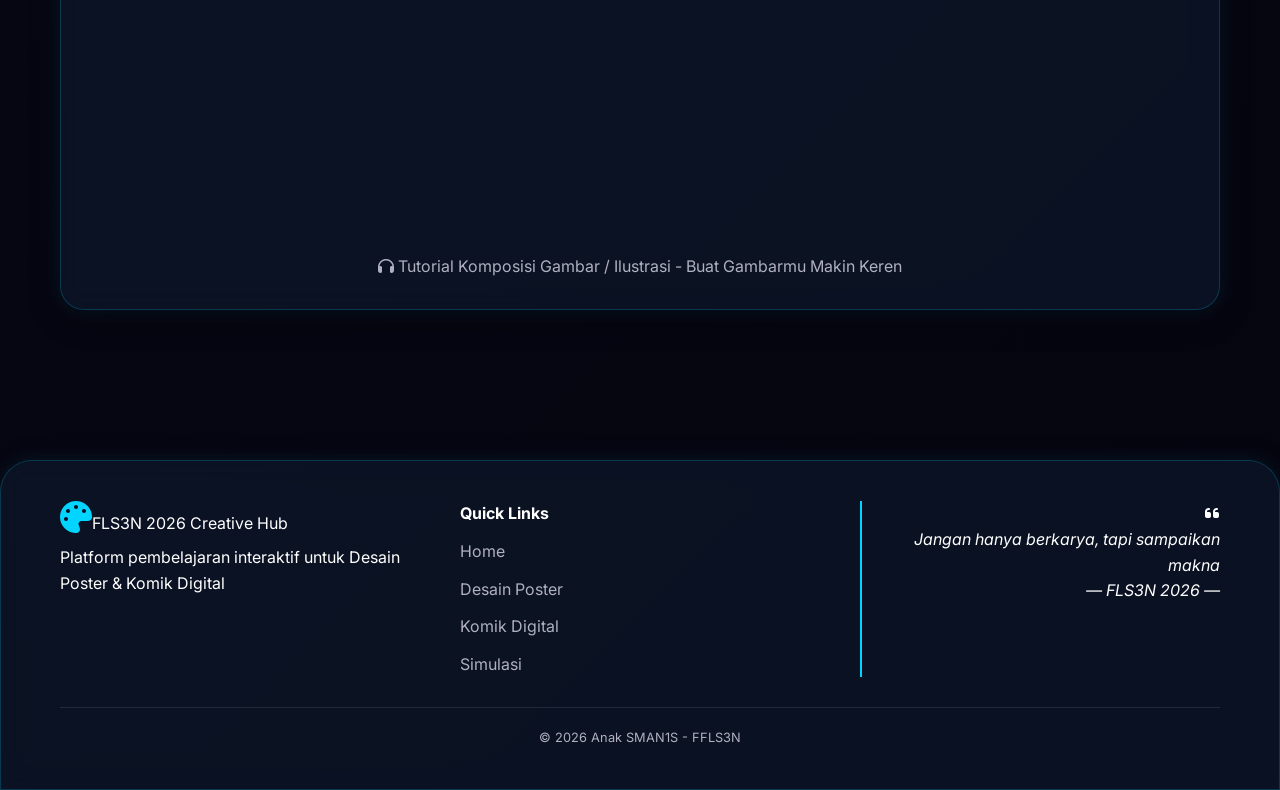
==== commit 10bb645a: "Update index.html" ====
--- a/index.html
+++ b/index.html
@@ -122,11 +122,11 @@
         <div class="video-wrapper glass-panel"><div class="video-container"><iframe src="https://www.youtube.com/embed/dLQFXkWe5Ew?si=xAbyRx1eME1XnBLz" title="Tutorial Komposisi Gambar" frameborder="0" allow="accelerometer; autoplay; clipboard-write; encrypted-media; gyroscope; picture-in-picture; web-share" referrerpolicy="strict-origin-when-cross-origin" allowfullscreen></iframe></div><p class="video-caption"><i class="fas fa-headphones"></i> Tutorial Komposisi Gambar / Ilustrasi - Buat Gambarmu Makin Keren</p></div></div></section>
 
         <!-- Footer -->
-        <footer class="footer glass-panel"><div class="container"><div class="footer-content"><div class="footer-logo"><i class="fas fa-palette"></i><span>FLS3N 2026 Creative Hub</span><p>Platform pembelajaran interaktif untuk Desain Poster & Komik Digital</p></div><div class="footer-links"><h4>Quick Links</h4><a href="index.html">Home</a><a href="pages/poster.html">Desain Poster</a><a href="pages/komik.html">Komik Digital</a><a href="pages/latihan.html">Simulasi</a></div><div class="footer-quote"><i class="fas fa-quote-left"></i><p>Jangan hanya berkarya, tapi sampaikan makna</p><span>— FLS3N 2026 —</span></div></div><div class="footer-bottom"><p>© 2026 Pusat Prestasi Nasional - Kemdikbudristek</p></div></div></footer>
+        <footer class="footer glass-panel"><div class="container"><div class="footer-content"><div class="footer-logo"><i class="fas fa-palette"></i><span>FLS3N 2026 Creative Hub</span><p>Platform pembelajaran interaktif untuk Desain Poster & Komik Digital</p></div><div class="footer-links"><h4>Quick Links</h4><a href="index.html">Home</a><a href="pages/poster.html">Desain Poster</a><a href="pages/komik.html">Komik Digital</a><a href="pages/latihan.html">Simulasi</a></div><div class="footer-quote"><i class="fas fa-quote-left"></i><p>Jangan hanya berkarya, tapi sampaikan makna</p><span>— FLS3N 2026 —</span></div></div><div class="footer-bottom"><p>© 2026 Anak SMAN1S - FFLS3N</p></div></div></footer>
     </main>
 
     <script src="assets/js/script.js"></script>
     <script src="assets/js/interactive.js"></script>
     <script src="assets/js/generator.js"></script>
 </body>
-</html>+</html>
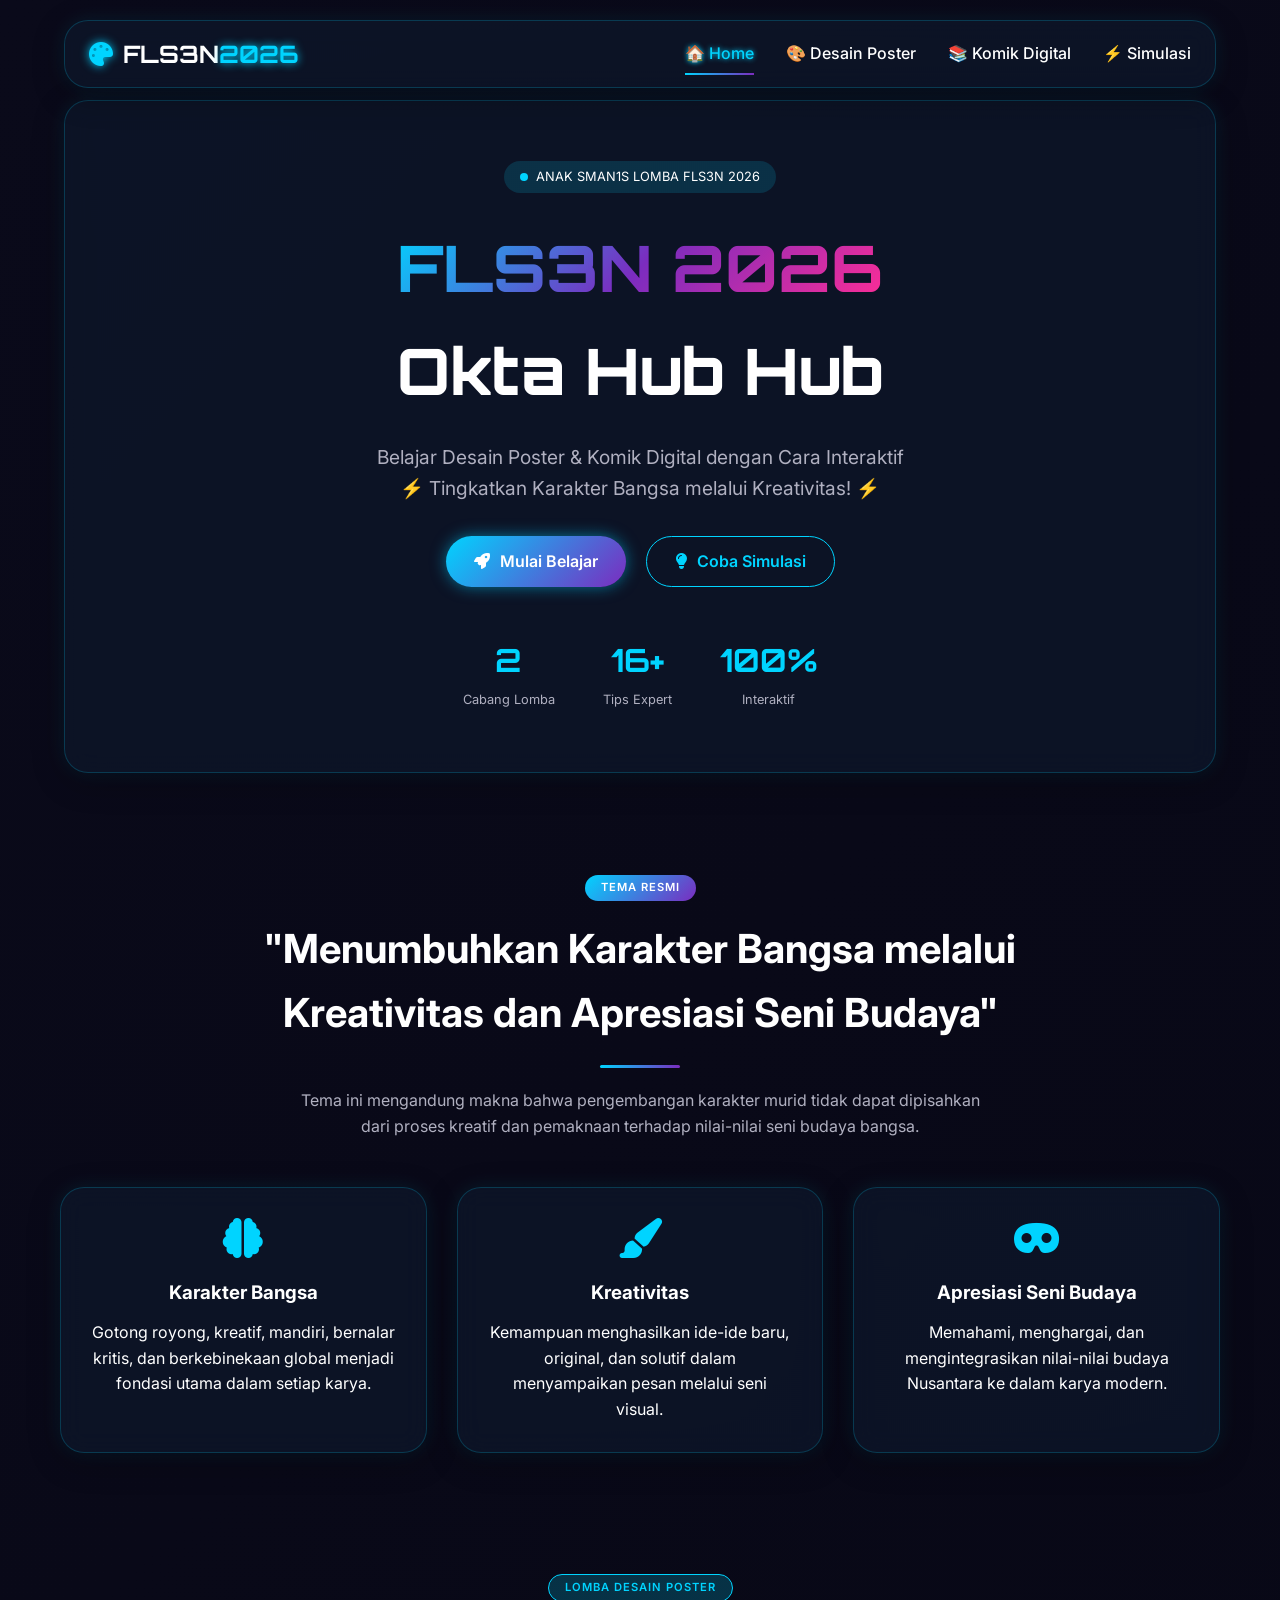
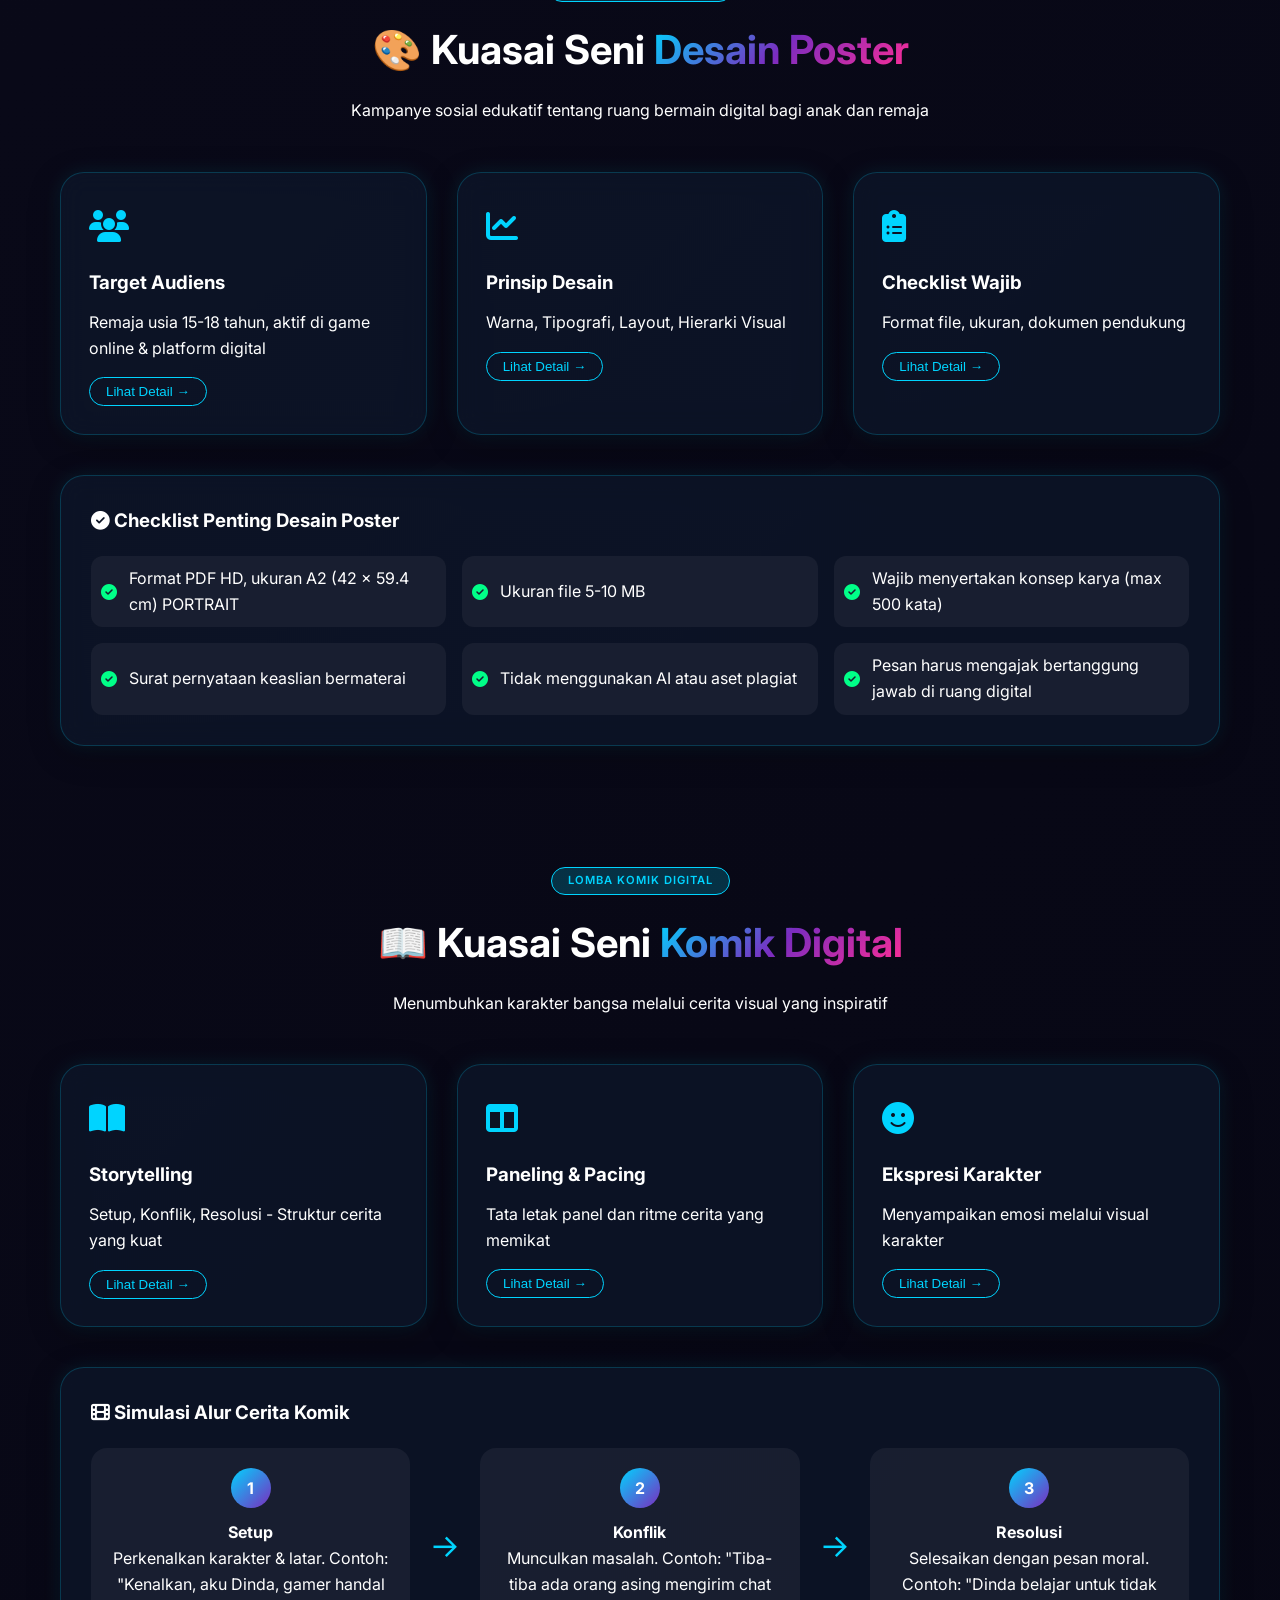
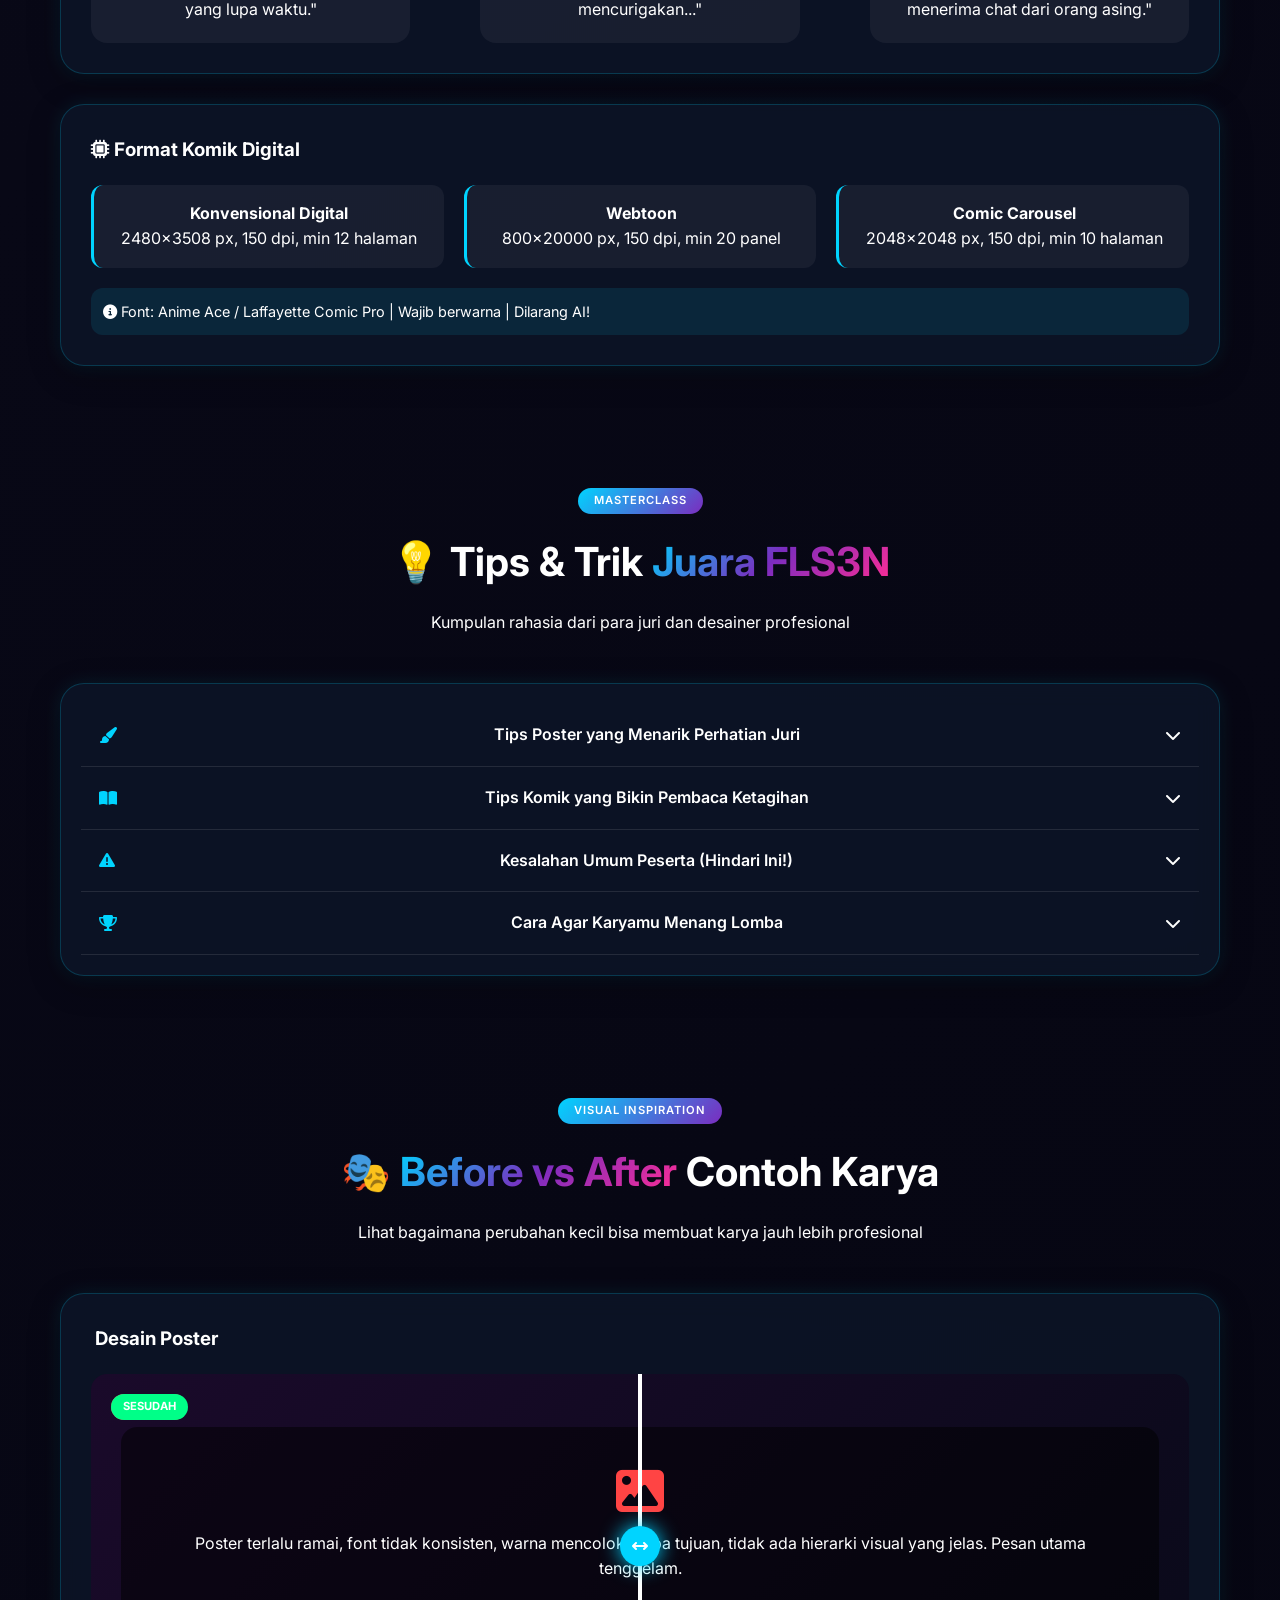
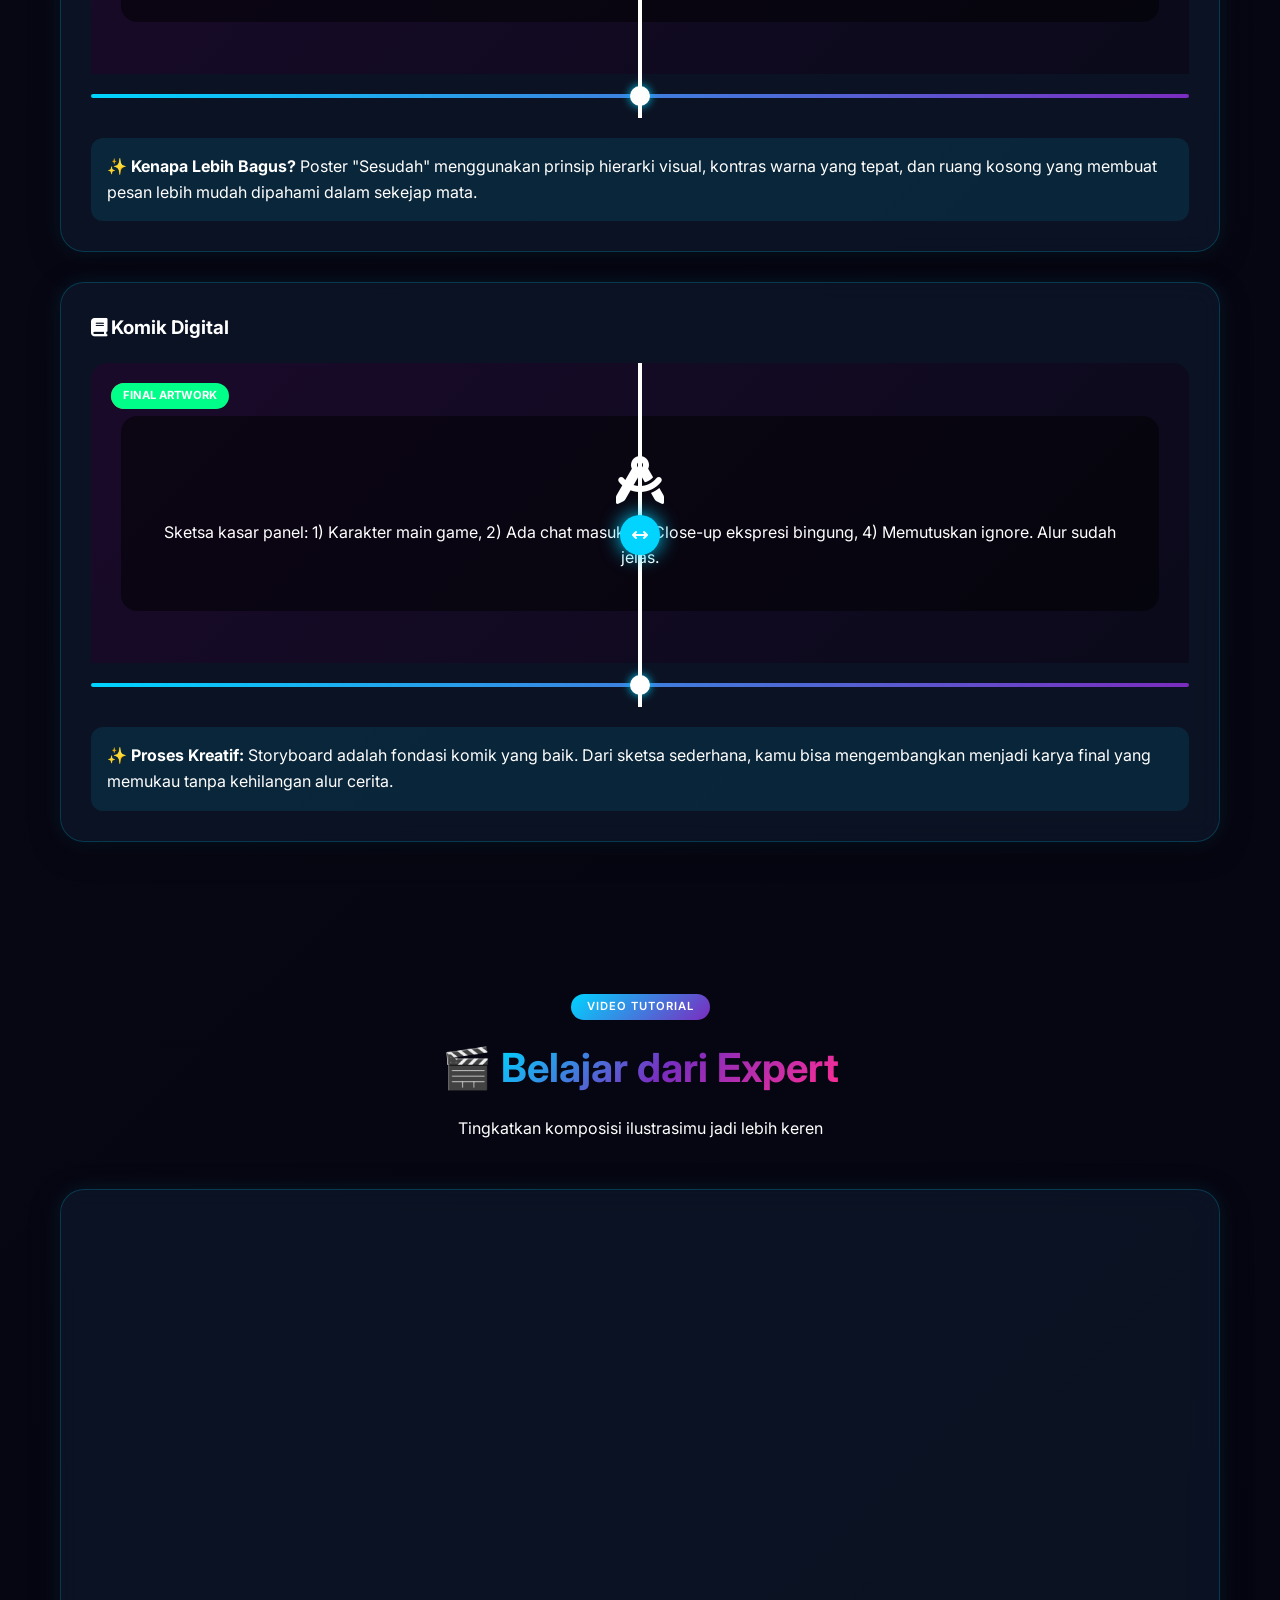
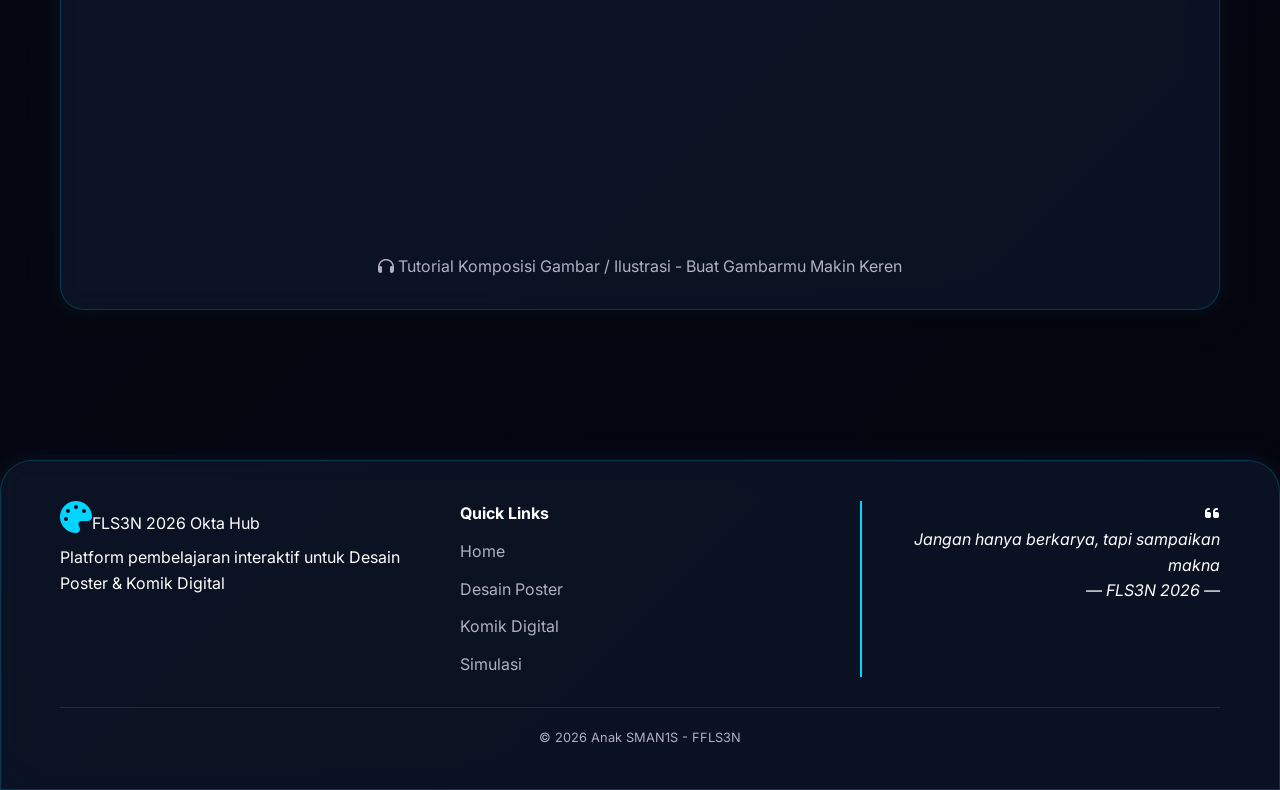
==== commit 17528972: "Update index.html" ====
--- a/index.html
+++ b/index.html
@@ -4,7 +4,7 @@
 <head>
     <meta charset="UTF-8">
     <meta name="viewport" content="width=device-width, initial-scale=1.0, viewport-fit=cover">
-    <title>FLS3N 2026 Creative Hub | Belajar Poster & Komik Digital</title>
+    <title>FLS3N 2026 Okta Hub | Belajar Poster & Komik Digital</title>
     
     <!-- Fonts -->
     <link href="https://fonts.googleapis.com/css2?family=Inter:opsz,wght@14..32,300;14..32,400;14..32,500;14..32,600;14..32,700;14..32,800&family=Orbitron:wght@400;500;600;700;800;900&display=swap" rel="stylesheet">
@@ -122,7 +122,7 @@
         <div class="video-wrapper glass-panel"><div class="video-container"><iframe src="https://www.youtube.com/embed/dLQFXkWe5Ew?si=xAbyRx1eME1XnBLz" title="Tutorial Komposisi Gambar" frameborder="0" allow="accelerometer; autoplay; clipboard-write; encrypted-media; gyroscope; picture-in-picture; web-share" referrerpolicy="strict-origin-when-cross-origin" allowfullscreen></iframe></div><p class="video-caption"><i class="fas fa-headphones"></i> Tutorial Komposisi Gambar / Ilustrasi - Buat Gambarmu Makin Keren</p></div></div></section>
 
         <!-- Footer -->
-        <footer class="footer glass-panel"><div class="container"><div class="footer-content"><div class="footer-logo"><i class="fas fa-palette"></i><span>FLS3N 2026 Creative Hub</span><p>Platform pembelajaran interaktif untuk Desain Poster & Komik Digital</p></div><div class="footer-links"><h4>Quick Links</h4><a href="index.html">Home</a><a href="pages/poster.html">Desain Poster</a><a href="pages/komik.html">Komik Digital</a><a href="pages/latihan.html">Simulasi</a></div><div class="footer-quote"><i class="fas fa-quote-left"></i><p>Jangan hanya berkarya, tapi sampaikan makna</p><span>— FLS3N 2026 —</span></div></div><div class="footer-bottom"><p>© 2026 Anak SMAN1S - FFLS3N</p></div></div></footer>
+        <footer class="footer glass-panel"><div class="container"><div class="footer-content"><div class="footer-logo"><i class="fas fa-palette"></i><span>FLS3N 2026 Okta Hub</span><p>Platform pembelajaran interaktif untuk Desain Poster & Komik Digital</p></div><div class="footer-links"><h4>Quick Links</h4><a href="index.html">Home</a><a href="pages/poster.html">Desain Poster</a><a href="pages/komik.html">Komik Digital</a><a href="pages/latihan.html">Simulasi</a></div><div class="footer-quote"><i class="fas fa-quote-left"></i><p>Jangan hanya berkarya, tapi sampaikan makna</p><span>— FLS3N 2026 —</span></div></div><div class="footer-bottom"><p>© 2026 Anak SMAN1S - FFLS3N</p></div></div></footer>
     </main>
 
     <script src="assets/js/script.js"></script>
